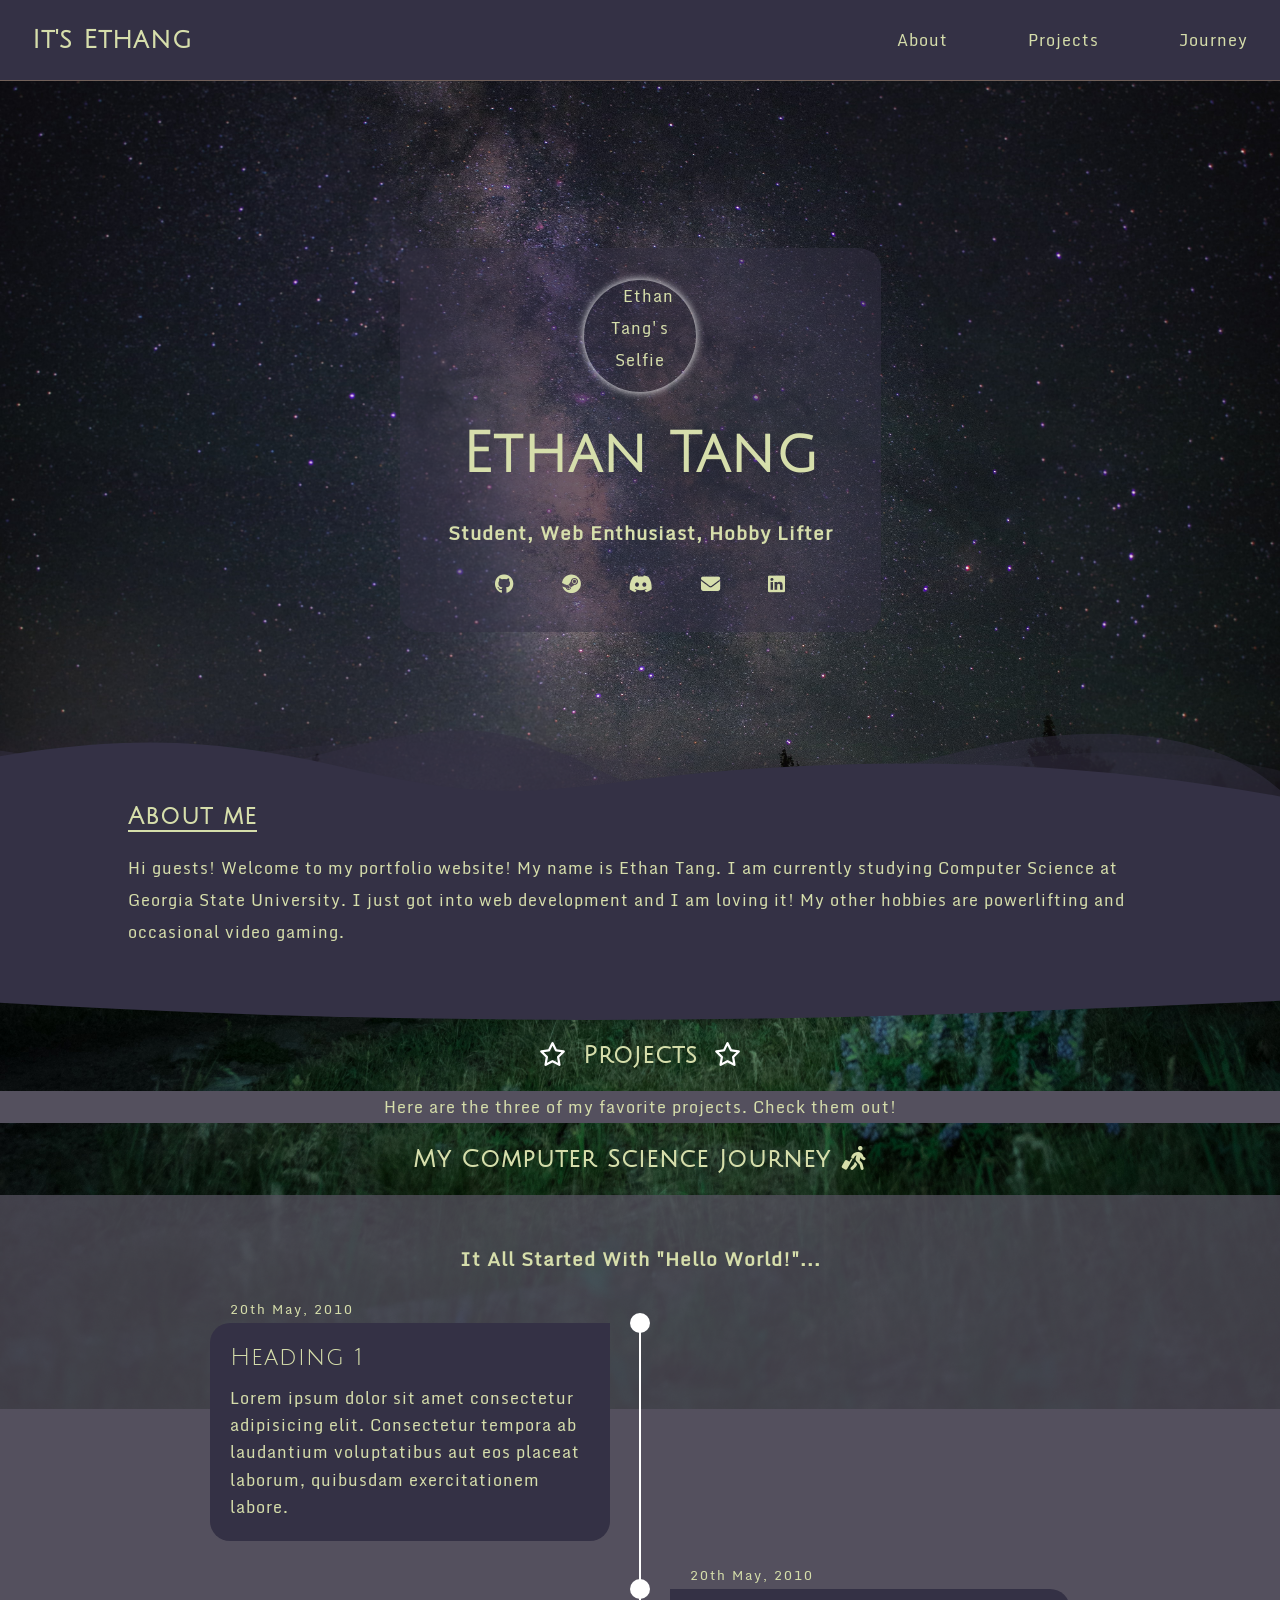
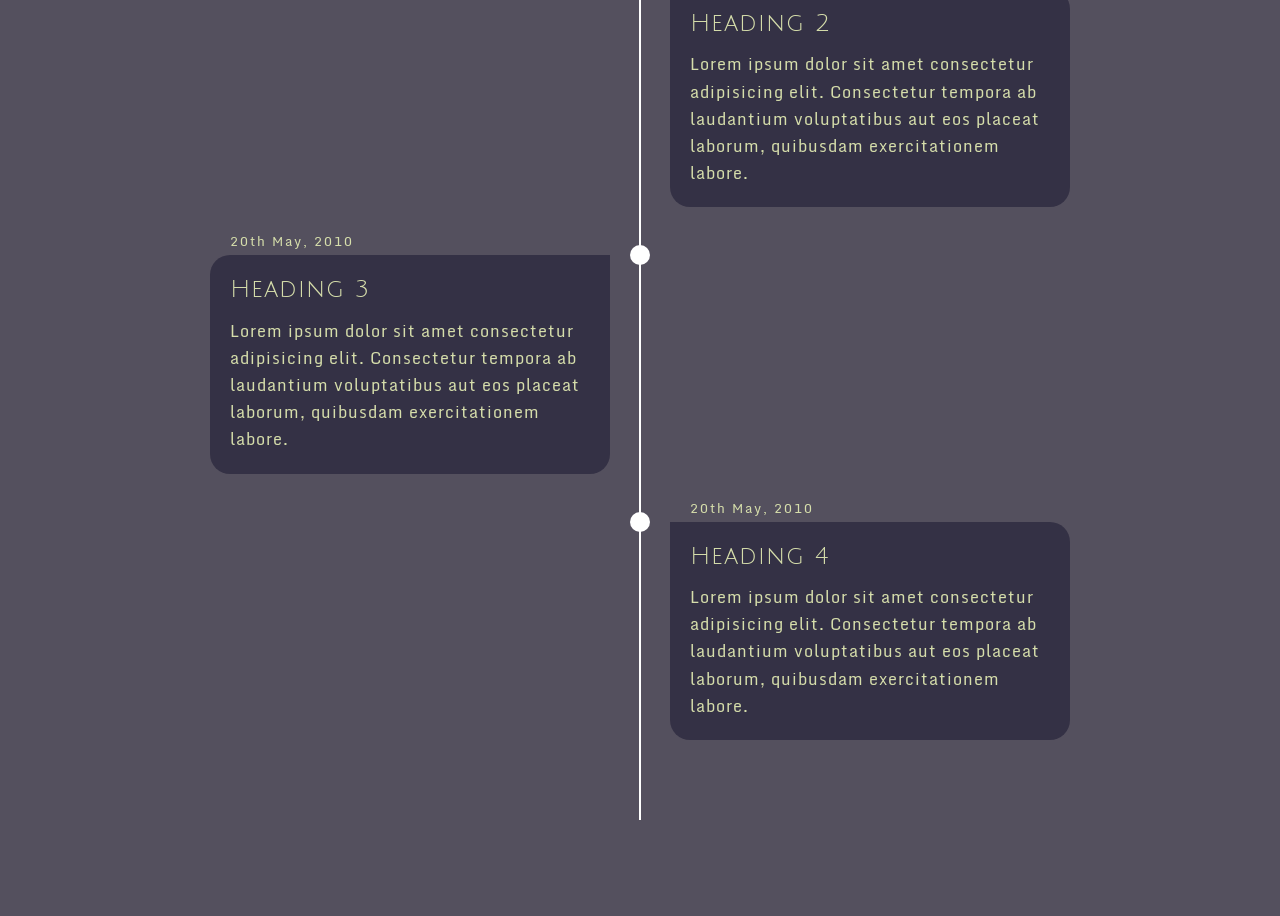
==== Portfolio/html/index.html @ 3fa148c7 "Add files via upload" ====
<!DOCTYPE html>
<html lang="en">
  <head>
    <meta charset="UTF-8" />
    <meta http-equiv="X-UA-Compatible" content="IE=edge" />
    <meta name="viewport" content="width=device-width, initial-scale=1.0" />
    <title>Document</title>
    <link rel="stylesheet" href="../resources/css/style.css" />
    <link rel="stylesheet" href="../resources/css/fonts.css" />
    <link
      rel="stylesheet"
      href="https://cdnjs.cloudflare.com/ajax/libs/font-awesome/6.1.2/css/all.min.css"
    />
  </head>
  <body>
    <header>
      <div class="container">
        <a class="logo" href="./index.html">It's Ethang</a>
        <nav>
          <ul>
            <li><a href="#about">About</a></li>
            <li><a href="#projects">Projects</a></li>
            <li><a href="#journey">Journey</a></li>
          </ul>
        </nav>
      </div>
    </header>

    <main>
      <section class="page-hero">
        <div class="container">
          <img src="../resources/images/selfie.JPG" alt="Ethan Tang's Selfie" />
          <h1>Ethan Tang</h1>
          <h3>Student, Web Enthusiast, Hobby Lifter</h3>
          <div class="medias">
            <a href=""><i class="fa-brands fa-github"></i></a>
            <a href=""><i class="fa-brands fa-steam"></i></a>
            <a href=""><i class="fa-brands fa-discord"></i></a>
            <a href=""><i class="fa-solid fa-envelope"></i></a>
            <a href=""><i class="fa-brands fa-linkedin"></i></a>
          </div>
        </div>
      </section>

      <div class="wave">
        <div class="wave1">
          <svg
            data-name="Layer 1"
            xmlns="http://www.w3.org/2000/svg"
            viewBox="0 0 1200 120"
            preserveAspectRatio="none"
          >
            <path
              d="M0,0V46.29c47.79,22.2,103.59,32.17,158,28,70.36-5.37,136.33-33.31,206.8-37.5C438.64,32.43,512.34,53.67,583,72.05c69.27,18,138.3,24.88,209.4,13.08,36.15-6,69.85-17.84,104.45-29.34C989.49,25,1113-14.29,1200,52.47V0Z"
              opacity=".25"
              class="shape-fill"
            ></path>
            <path
              d="M0,0V15.81C13,36.92,27.64,56.86,47.69,72.05,99.41,111.27,165,111,224.58,91.58c31.15-10.15,60.09-26.07,89.67-39.8,40.92-19,84.73-46,130.83-49.67,36.26-2.85,70.9,9.42,98.6,31.56,31.77,25.39,62.32,62,103.63,73,40.44,10.79,81.35-6.69,119.13-24.28s75.16-39,116.92-43.05c59.73-5.85,113.28,22.88,168.9,38.84,30.2,8.66,59,6.17,87.09-7.5,22.43-10.89,48-26.93,60.65-49.24V0Z"
              opacity=".5"
              class="shape-fill"
            ></path>
            <path
              d="M0,0V5.63C149.93,59,314.09,71.32,475.83,42.57c43-7.64,84.23-20.12,127.61-26.46,59-8.63,112.48,12.24,165.56,35.4C827.93,77.22,886,95.24,951.2,90c86.53-7,172.46-45.71,248.8-84.81V0Z"
              class="shape-fill"
            ></path>
          </svg>
        </div>
      </div>

      <section id="about">
        <h2>About me</h2>
        <p>
          Hi guests! Welcome to my portfolio website! My name is Ethan Tang. I
          am currently studying Computer Science at Georgia State University. I
          just got into web development and I am loving it! My other hobbies are
          powerlifting and occasional video gaming.
        </p>
      </section>

      <div class="wave">
        <div class="wave2">
          <svg
            data-name="Layer 1"
            xmlns="http://www.w3.org/2000/svg"
            viewBox="0 0 1200 120"
            preserveAspectRatio="none"
          >
            <path
              d="M321.39,56.44c58-10.79,114.16-30.13,172-41.86,82.39-16.72,168.19-17.73,250.45-.39C823.78,31,906.67,72,985.66,92.83c70.05,18.48,146.53,26.09,214.34,3V0H0V27.35A600.21,600.21,0,0,0,321.39,56.44Z"
              class="shape-fill"
            ></path>
          </svg>
        </div>
      </div>

      <div class="project">
        <h2>
          <i class="fa-regular fa-star"></i>Projects<i
            class="fa-regular fa-star"
          ></i>
        </h2>
      </div>

      <section id="projects">
        <p>Here are the three of my favorite projects. Check them out!</p>
        <div class="proj-display">
          <div class="mf-home"></div>
          <div class="mf-articles"></div>
          <div class="photographs"></div>
        </div>
      </section>

      <section id="journey">
        <h2>
          My Computer Science Journey
          <i class="fa-solid fa-person-walking-luggage"></i>
        </h2>
        <h3>It all started with "Hello World!"...</h3>
      </section>

      <div class="tl-container">
        <div class="timeline">
          <ul>
            <li>
              <div class="timeline-content">
                <h3 class="date">20th may, 2010</h3>
                <h1>Heading 1</h1>
                <p>
                  Lorem ipsum dolor sit amet consectetur adipisicing elit.
                  Consectetur tempora ab laudantium voluptatibus aut eos placeat
                  laborum, quibusdam exercitationem labore.
                </p>
              </div>
            </li>
            <li>
              <div class="timeline-content">
                <h3 class="date">20th may, 2010</h3>
                <h1>Heading 2</h1>
                <p>
                  Lorem ipsum dolor sit amet consectetur adipisicing elit.
                  Consectetur tempora ab laudantium voluptatibus aut eos placeat
                  laborum, quibusdam exercitationem labore.
                </p>
              </div>
            </li>
            <li>
              <div class="timeline-content">
                <h3 class="date">20th may, 2010</h3>
                <h1>Heading 3</h1>
                <p>
                  Lorem ipsum dolor sit amet consectetur adipisicing elit.
                  Consectetur tempora ab laudantium voluptatibus aut eos placeat
                  laborum, quibusdam exercitationem labore.
                </p>
              </div>
            </li>
            <li>
              <div class="timeline-content">
                <h3 class="date">20th may, 2010</h3>
                <h1>Heading 4</h1>
                <p>
                  Lorem ipsum dolor sit amet consectetur adipisicing elit.
                  Consectetur tempora ab laudantium voluptatibus aut eos placeat
                  laborum, quibusdam exercitationem labore.
                </p>
              </div>
            </li>
          </ul>
        </div>
      </div>
    </main>

    <footer></footer>
  </body>
</html>
---- Portfolio/resources/css/style.css ----
/* Global */
:root {
  --parent-bg: hsl(258, 8%, 34%);
  --color: hsl(69, 44%, 77%);
  --bg: hsl(249, 17%, 23%);
  --border: hsl(17, 12%, 40%);
}

html {
  font-size: clamp(12px, 16px, 16px);
  box-sizing: border-box;
  color: var(--color);
  background-color: var(--parent-bg);
  font-family: "MondaReg", Arial, Helvetica, sans-serif;
  letter-spacing: 1px;
  line-height: 2rem;
}
body {
  padding: 0;
  margin: 0;
  background-image: url(../images/nathan-anderson-NAV4nIjgwPk-unsplash.jpg);
  background-position: center;
  background-repeat: no-repeat;
  background-size: cover;
  background-attachment: fixed;
}
main {
  position: relative;
  top: 5rem;
}
h1,
h2 {
  font-family: "JuliusSans", sans-serif;
}
/* Waves */
.wave1 {
  position: absolute;
  bottom: 0;
  left: 0;
  width: 100%;
  overflow: hidden;
  line-height: 0;
  transform: rotate(180deg);
}

.wave1 svg {
  position: relative;
  display: block;
  width: calc(114% + 1.3px);
  height: 76px;
}

.wave1 .shape-fill {
  fill: #343145;
}

.wave2 {
  position: absolute;
  top: 0;
  left: 0;
  width: 100%;
  overflow: hidden;
  line-height: 0;
}

.wave2 svg {
  position: relative;
  display: block;
  width: calc(262% + 1.3px);
  height: 52px;
}

.wave2 .shape-fill {
  fill: #343145;
}

.wave {
  position: relative;
}
/* Header Section */
header {
  background-color: var(--bg);
  width: 100%;
  position: fixed;
  z-index: 5;
  border-bottom: 1px solid var(--border);
}
header .container {
  background-color: var(--bg);
  display: flex;
  align-items: center;
  height: 5rem;
  padding: 0 2rem;
}
header .logo {
  color: var(--color);
  display: block;
  font-family: "JuliusSans", sans-serif;
  font-size: 1.6rem;
  font-weight: 800;
  flex: 1;
}
header nav {
  color: var(--color);
  display: block;
}
header nav ul {
  display: flex;
  padding-left: 1.5rem;
  list-style-type: none;
}
header nav li {
  padding-left: 5rem;
}
header a {
  font-size: 1rem;
  line-height: 1.5;
  text-decoration: none;
}
header nav a:link {
  color: var(--color);
}
header nav a:visited {
  color: var(--color);
}
header nav a:hover {
  cursor: pointer;
  color: var(--border);
}
header nav a:active {
  font-size: 0.95rem;
  color: var(--border);
}

/* Page Hero */
.page-hero {
  position: relative;
  display: flex;
  height: 80vh;
  align-items: center;
  justify-content: center;
}
.page-hero h1 {
  font-family: "JuliusSans", sans-serif;
  font-size: 3.5rem;
}
.page-hero img {
  height: 7rem;
  width: 7rem;
  display: block;
  margin: 0 auto;
  box-shadow: 0 0 0.5rem white;
  border-radius: 50%;
}
.page-hero .container {
  border-radius: 5%;
  background-color: hsla(249, 17%, 23%, 0.5);
  text-align: center;
  width: fit-content;
  height: fit-content;
  padding: 2rem 3rem;
}
.page-hero a {
  color: var(--color);
  font-size: 1.2rem;
}
.page-hero .medias {
  display: flex;
  justify-content: space-evenly;
}
/* About */
#about {
  padding: 0 10vw 3vh 10vw;
  width: 80vw;
  background-color: var(--bg);
}
#about h2 {
  margin-top: 0;
  text-decoration: underline;
  text-underline-position: under;
}
/* Project */
.project {
  margin: 3rem 0 1.2rem 0;
  text-align: center;
}
.project i {
  margin: 0 1rem;
  color: white;
}
#projects {
  background-color: var(--parent-bg);
  text-align: center;
}

/* Timeline Section */
#journey {
  text-align: center;
}
#journey h3 {
  background-color: hsla(258, 8%, 34%, 0.75);
  margin-bottom: 0;
  padding-top: 3rem;
  text-transform: capitalize;
}
.tl-container * {
  margin: 0;
  padding: 0;
  box-sizing: border-box;
}
.tl-container {
  min-height: 100vh;
  width: 100%;
  display: flex;
  align-items: center;
  justify-content: center;
  padding: 3rem 0 6rem 0;
  background-color: hsla(258, 8%, 34%, 0.75);
}
.timeline {
  width: 80%;
  height: auto;
  max-width: 50rem;
  margin: 0 auto;
  position: relative;
}

.timeline ul {
  list-style: none;
}
.timeline ul li {
  padding: 1.25rem;
  background-color: var(--bg);
  color: var(--color);
  border-radius: 10px;
  margin-bottom: 1.25rem;
}
.timeline ul li:last-child {
  margin-bottom: 5rem;
}
.timeline-content h1 {
  font-weight: 500;
  font-size: 1.5rem;
  line-height: 1.85rem;
  margin-bottom: 0.8rem;
}
.timeline-content p {
  font-size: 1rem;
  line-height: 1.7rem;
  font-weight: 300;
}
.timeline-content .date {
  text-transform: capitalize;
  font-size: 0.8rem;
  font-weight: 300;
  margin-bottom: 1rem;
  letter-spacing: 2px;
}
@media only screen and (min-width: 768px) {
  .timeline:before {
    content: "";
    position: absolute;
    top: 0;
    left: 50%;
    transform: translateX(-50%);
    width: 2px;
    height: 100%;
    background-color: white;
  }
  .timeline ul li {
    width: 50%;
    position: relative;
    margin-bottom: 3rem;
  }
  .timeline ul li:nth-child(odd) {
    float: left;
    clear: right;
    transform: translateX(-30px);
    border-radius: 1.25rem 0px 1.25rem 1.25rem;
  }
  .timeline ul li:nth-child(even) {
    float: right;
    clear: left;
    transform: translateX(30px);
    border-radius: 0px 1.25rem 1.25rem 1.25rem;
  }
  .timeline ul li::before {
    content: "";
    position: absolute;
    height: 1.25rem;
    width: 1.25rem;
    border-radius: 50%;
    background-color: white;
    top: 0px;
    transition: background-color ease-out 0.5s;
  }
  .timeline ul li:nth-child(odd)::before {
    transform: translate(50%, -50%);
    right: -30px;
  }
  .timeline ul li:nth-child(even)::before {
    transform: translate(-50%, -50%);
    left: -30px;
  }
  .timeline-content .date {
    position: absolute;
    top: -30px;
  }
  .timeline ul li:hover::before {
    background-color: var(--border);
  }
}
---- Portfolio/resources/css/fonts.css ----
@font-face {
  font-family: "JuliusSans";
  src: url("../fonts/JuliusSansOne-Regular.ttf") format("truetype");
}
@font-face {
  font-family: "MondaReg";
  src: url("../fonts/Monda-Regular.ttf") format("truetype");
}
@font-face {
  font-family: "MondaBold";
  src: url("../fonts/Monda-Bold.ttf") format("truetype");
}
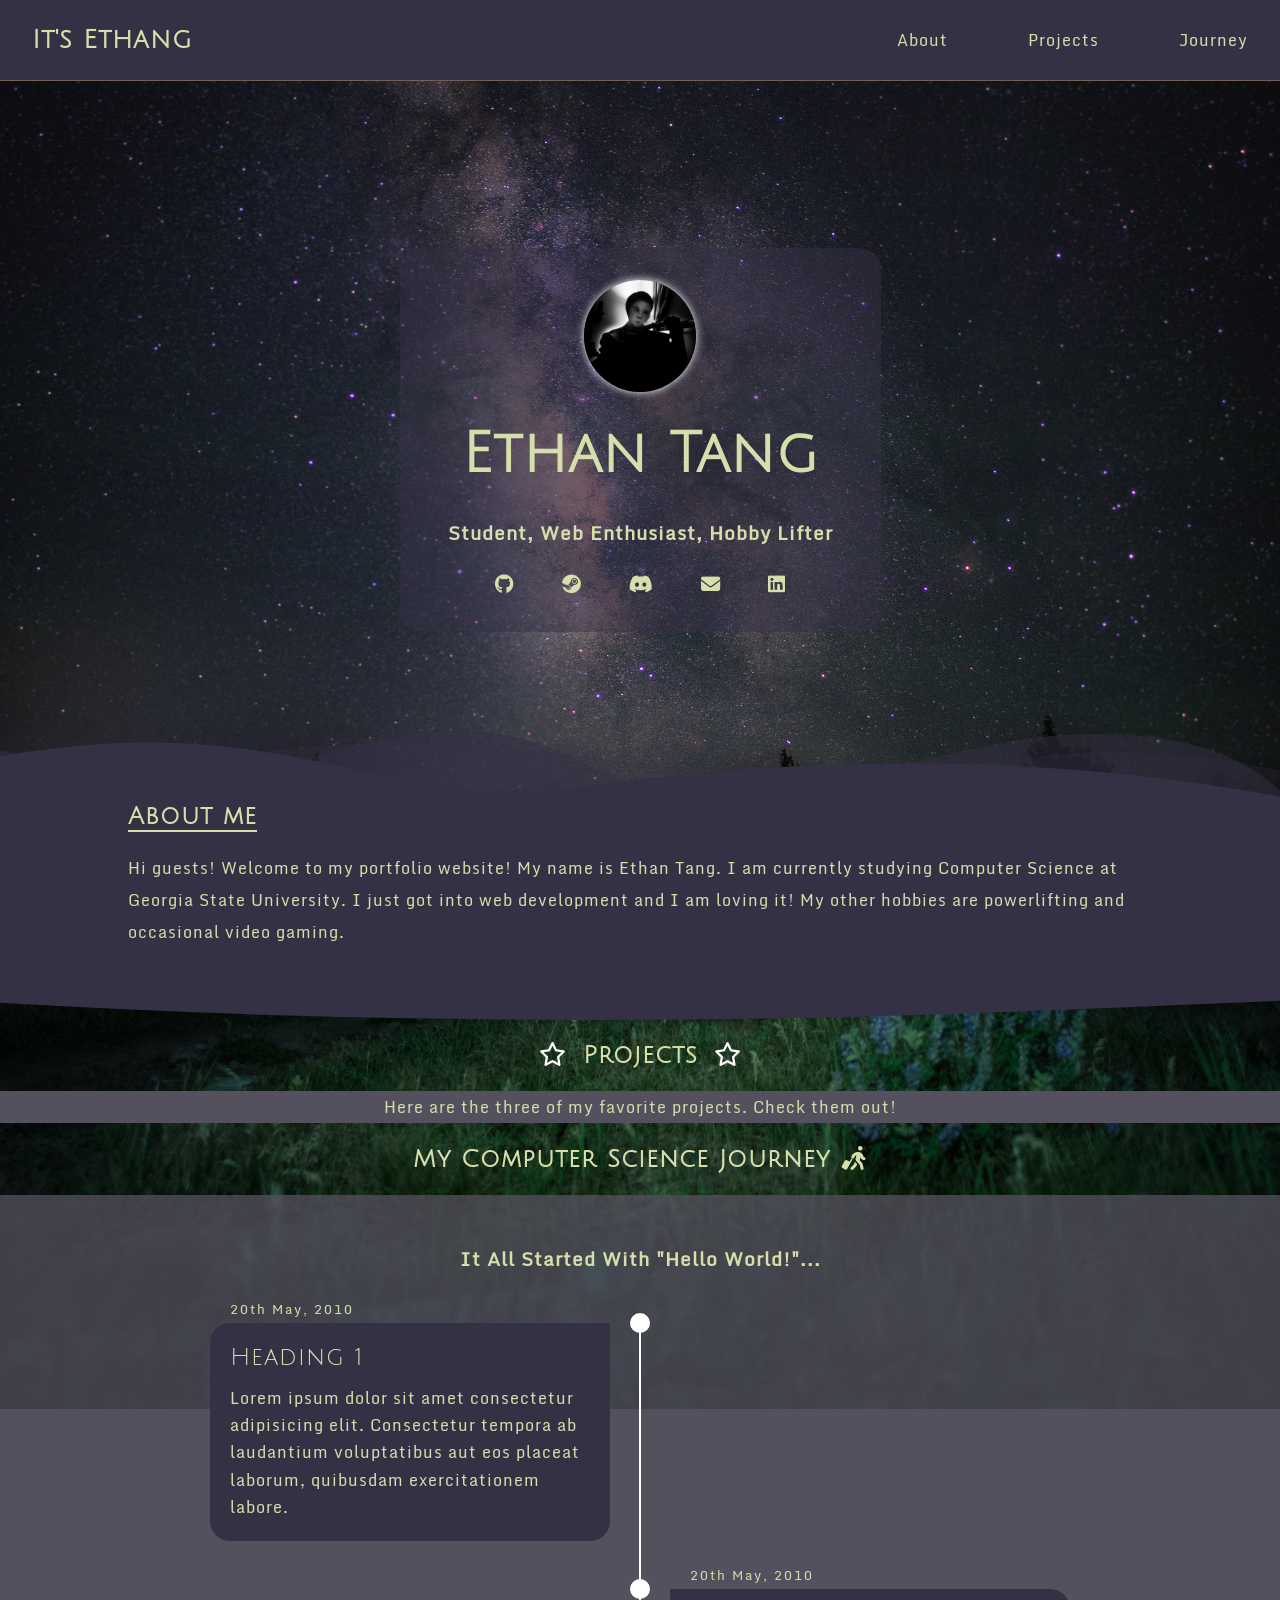
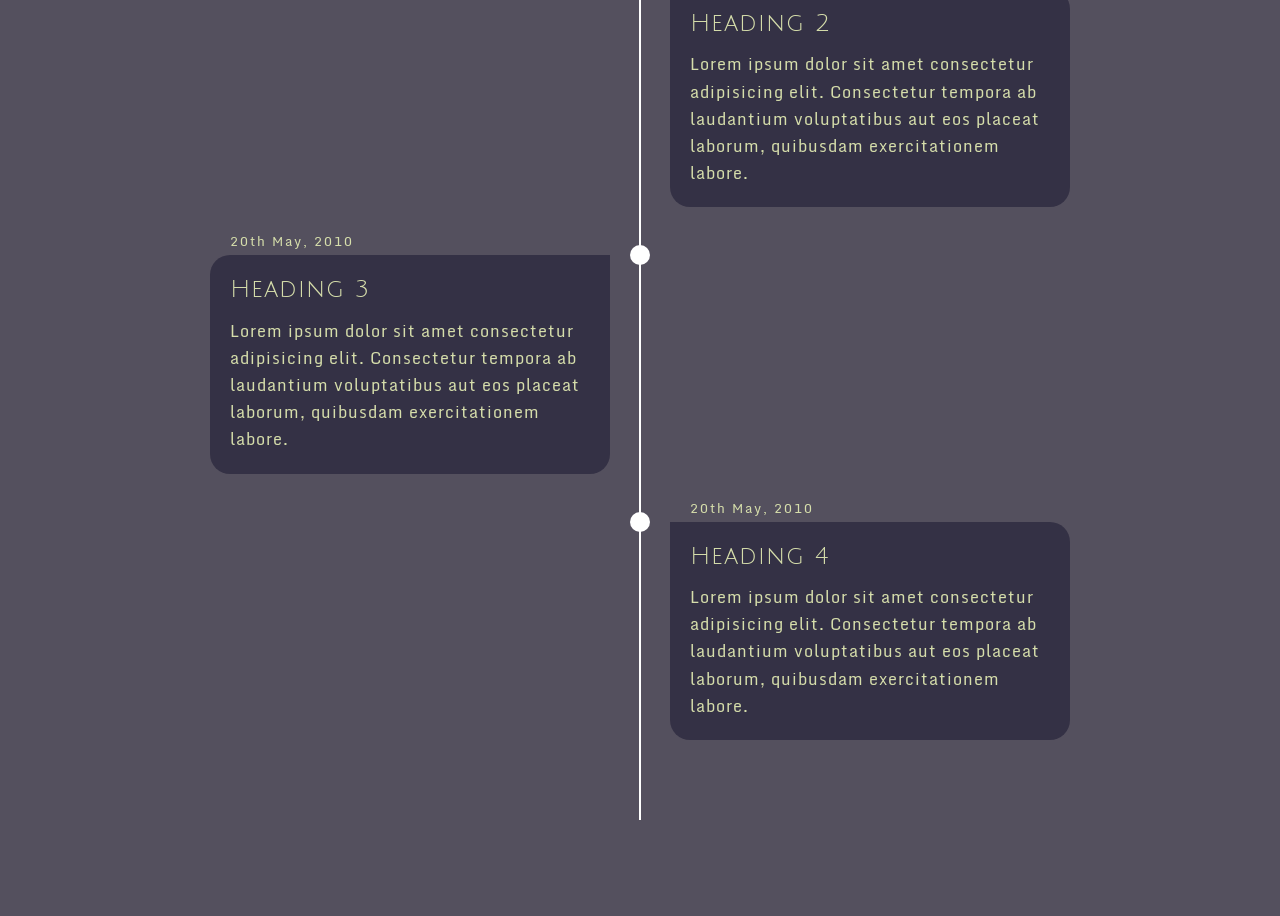
==== commit ea9621e0: "Update index.html" ====
--- a/Portfolio/html/index.html
+++ b/Portfolio/html/index.html
@@ -29,7 +29,7 @@
     <main>
       <section class="page-hero">
         <div class="container">
-          <img src="../resources/images/selfie.JPG" alt="Ethan Tang's Selfie" />
+          <img src="../resources/images/selfie.jpg" alt="Ethan Tang's Selfie" />
           <h1>Ethan Tang</h1>
           <h3>Student, Web Enthusiast, Hobby Lifter</h3>
           <div class="medias">
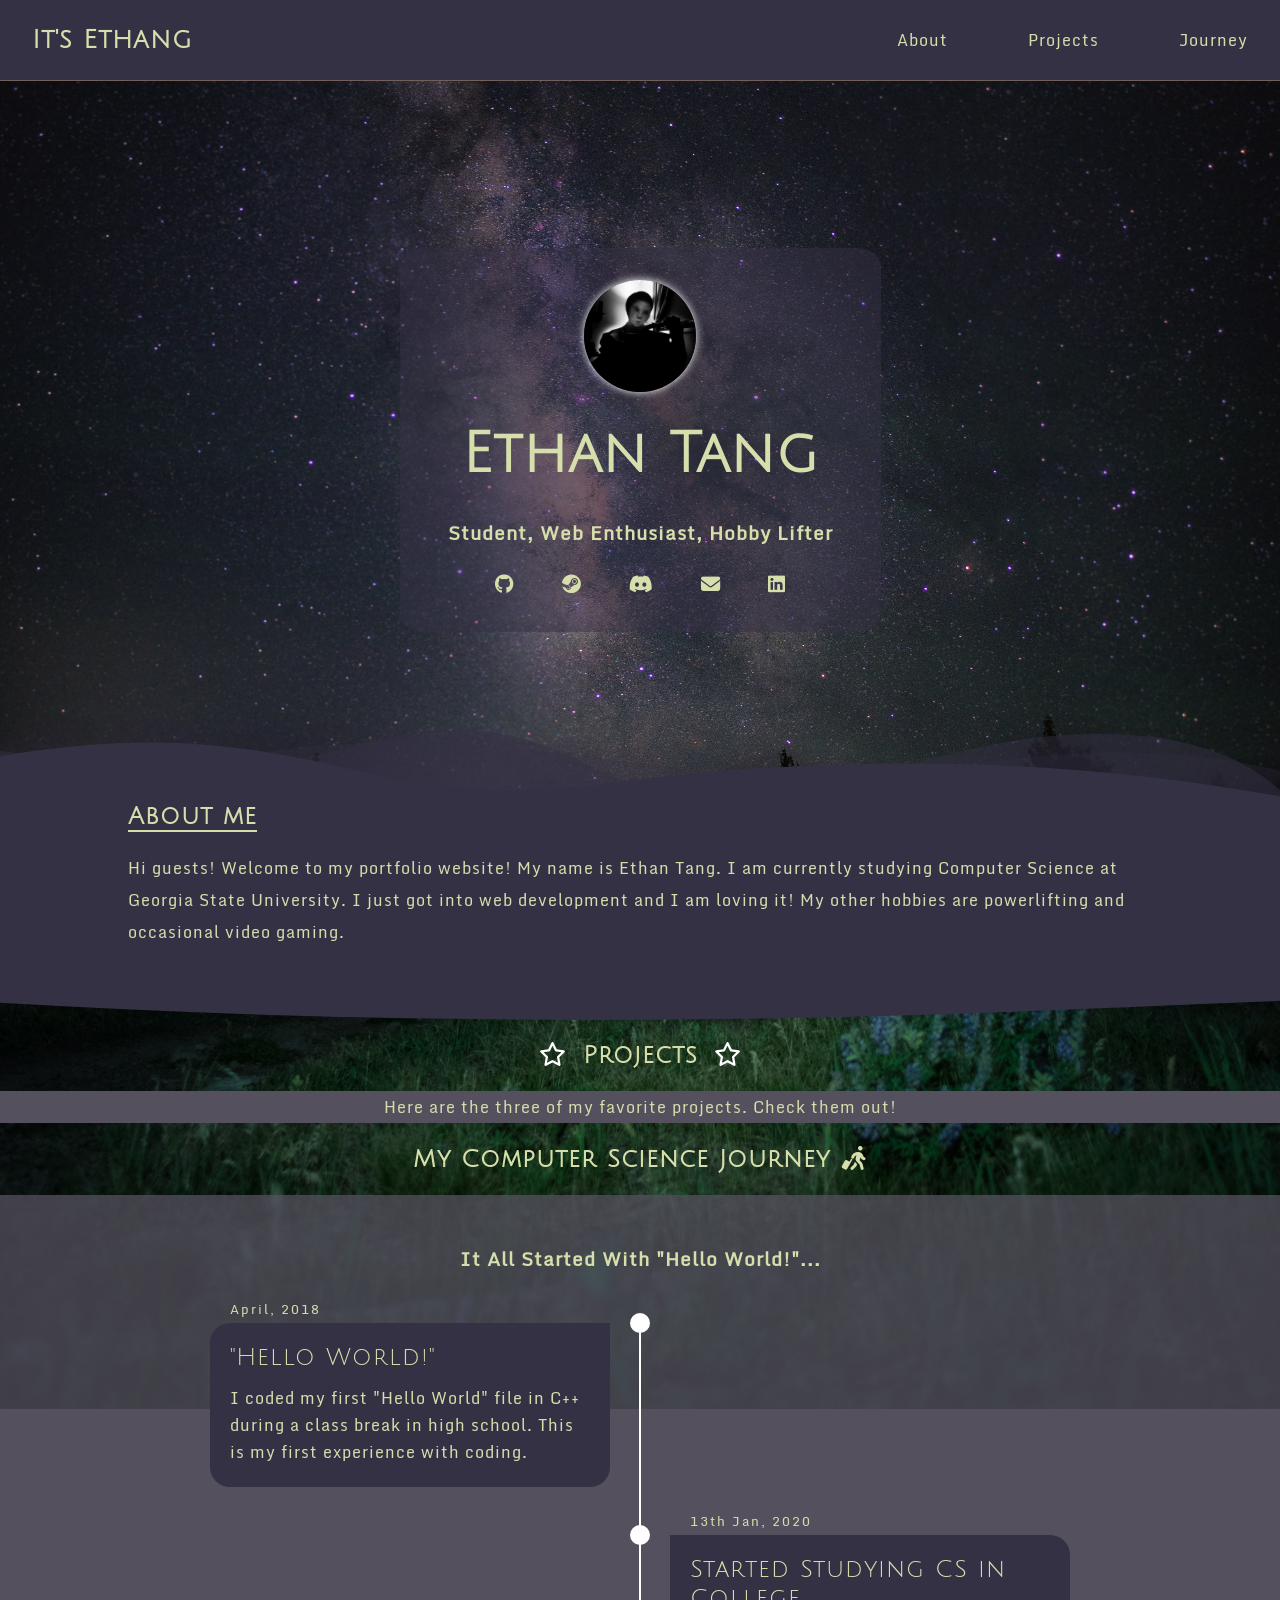
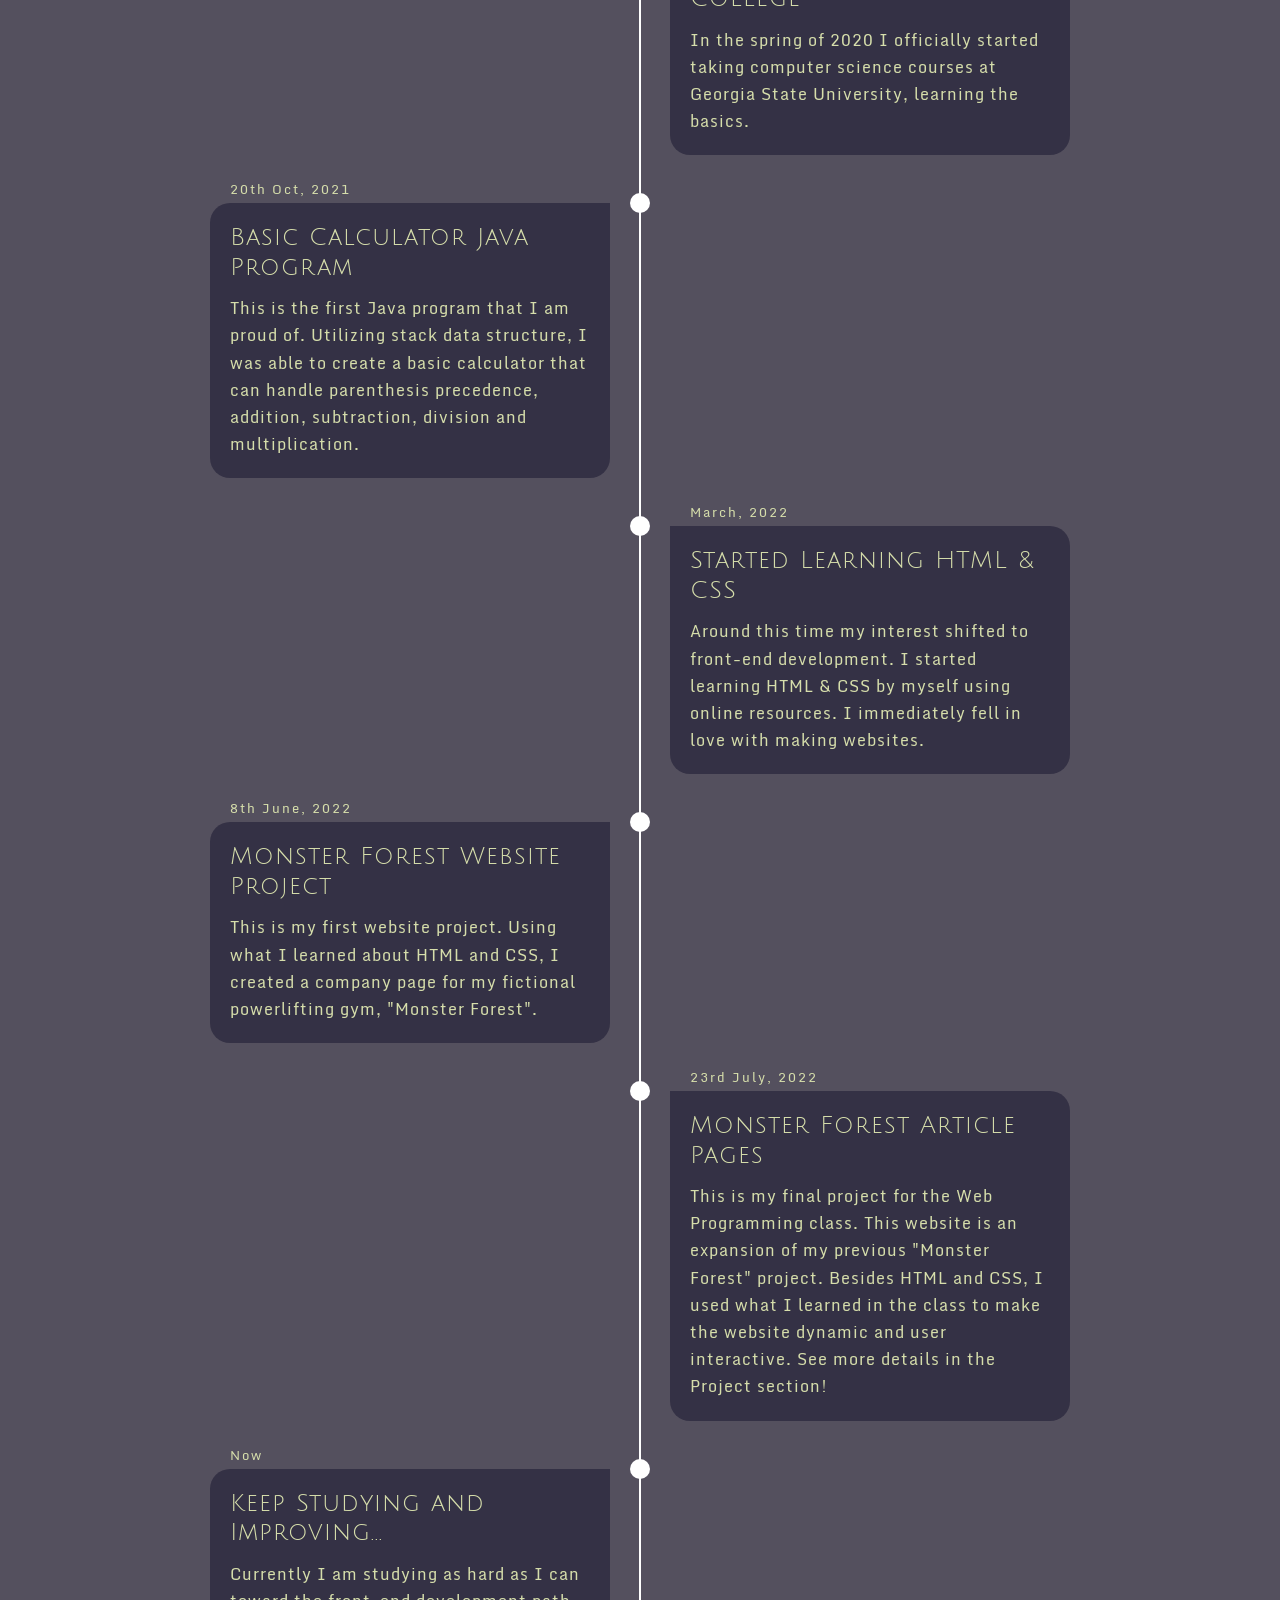
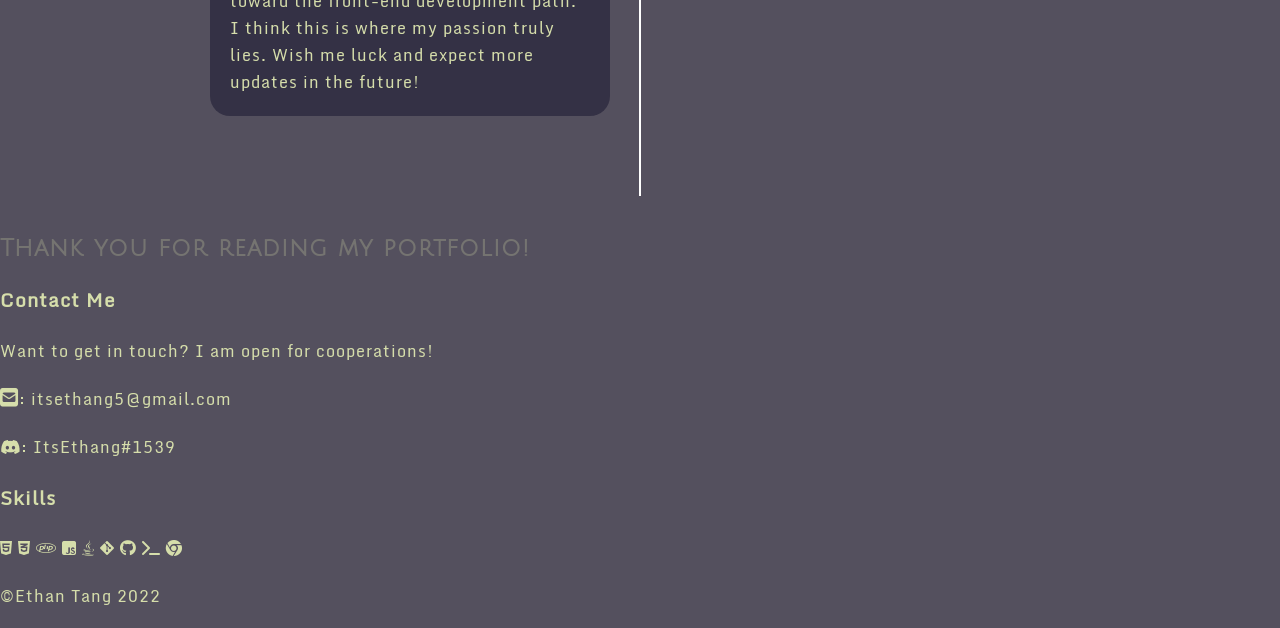
==== commit e8580935: "Add files via upload" ====
--- a/Portfolio/html/index.html
+++ b/Portfolio/html/index.html
@@ -124,45 +124,80 @@
           <ul>
             <li>
               <div class="timeline-content">
-                <h3 class="date">20th may, 2010</h3>
-                <h1>Heading 1</h1>
-                <p>
-                  Lorem ipsum dolor sit amet consectetur adipisicing elit.
-                  Consectetur tempora ab laudantium voluptatibus aut eos placeat
-                  laborum, quibusdam exercitationem labore.
-                </p>
-              </div>
-            </li>
-            <li>
-              <div class="timeline-content">
-                <h3 class="date">20th may, 2010</h3>
-                <h1>Heading 2</h1>
-                <p>
-                  Lorem ipsum dolor sit amet consectetur adipisicing elit.
-                  Consectetur tempora ab laudantium voluptatibus aut eos placeat
-                  laborum, quibusdam exercitationem labore.
-                </p>
-              </div>
-            </li>
-            <li>
-              <div class="timeline-content">
-                <h3 class="date">20th may, 2010</h3>
-                <h1>Heading 3</h1>
-                <p>
-                  Lorem ipsum dolor sit amet consectetur adipisicing elit.
-                  Consectetur tempora ab laudantium voluptatibus aut eos placeat
-                  laborum, quibusdam exercitationem labore.
-                </p>
-              </div>
-            </li>
-            <li>
-              <div class="timeline-content">
-                <h3 class="date">20th may, 2010</h3>
-                <h1>Heading 4</h1>
-                <p>
-                  Lorem ipsum dolor sit amet consectetur adipisicing elit.
-                  Consectetur tempora ab laudantium voluptatibus aut eos placeat
-                  laborum, quibusdam exercitationem labore.
+                <h3 class="date">April, 2018</h3>
+                <h1>"Hello World!"</h1>
+                <p>
+                  I coded my first "Hello World" file in C++ during a class
+                  break in high school. This is my first experience with coding.
+                </p>
+              </div>
+            </li>
+            <li>
+              <div class="timeline-content">
+                <h3 class="date">13th Jan, 2020</h3>
+                <h1>Started Studying CS in College</h1>
+                <p>
+                  In the spring of 2020 I officially started taking computer
+                  science courses at Georgia State University, learning the
+                  basics.
+                </p>
+              </div>
+            </li>
+            <li>
+              <div class="timeline-content">
+                <h3 class="date">20th Oct, 2021</h3>
+                <h1>Basic Calculator Java Program</h1>
+                <p>
+                  This is the first Java program that I am proud of. Utilizing
+                  stack data structure, I was able to create a basic calculator
+                  that can handle parenthesis precedence, addition, subtraction,
+                  division and multiplication.
+                </p>
+              </div>
+            </li>
+            <li>
+              <div class="timeline-content">
+                <h3 class="date">March, 2022</h3>
+                <h1>Started Learning HTML & CSS</h1>
+                <p>
+                  Around this time my interest shifted to front-end development.
+                  I started learning HTML & CSS by myself using online
+                  resources. I immediately fell in love with making websites.
+                </p>
+              </div>
+            </li>
+            <li>
+              <div class="timeline-content">
+                <h3 class="date">8th June, 2022</h3>
+                <h1>Monster Forest Website Project</h1>
+                <p>
+                  This is my first website project. Using what I learned about
+                  HTML and CSS, I created a company page for my fictional
+                  powerlifting gym, "Monster Forest".
+                </p>
+              </div>
+            </li>
+            <li>
+              <div class="timeline-content">
+                <h3 class="date">23rd July, 2022</h3>
+                <h1>Monster Forest Article Pages</h1>
+                <p>
+                  This is my final project for the Web Programming class. This
+                  website is an expansion of my previous "Monster Forest"
+                  project. Besides HTML and CSS, I used what I learned in the
+                  class to make the website dynamic and user interactive. See
+                  more details in the Project section!
+                </p>
+              </div>
+            </li>
+            <li>
+              <div class="timeline-content">
+                <h3 class="date">Now</h3>
+                <h1>Keep Studying and Improving...</h1>
+                <p>
+                  Currently I am studying as hard as I can toward the front-end
+                  development path. I think this is where my passion truly lies.
+                  Wish me luck and expect more updates in the future!
                 </p>
               </div>
             </li>
@@ -171,6 +206,30 @@
       </div>
     </main>
 
-    <footer></footer>
+    <footer>
+      <h2 id="center">Thank you for reading my portfolio!</h2>
+      <div class="contact">
+        <h3>Contact Me</h3>
+        <p>Want to get in touch? I am open for cooperations!</p>
+        <p>
+          <i class="fa-solid fa-square-envelope" style="font-size: 1.3rem"></i>:
+          itsethang5@gmail.com
+        </p>
+        <p><i class="fa-brands fa-discord"></i>: ItsEthang#1539</p>
+      </div>
+      <h3 id="center">Skills</h3>
+      <div class="skills" id="center">
+        <i class="fa-brands fa-html5"></i>
+        <i class="fa-brands fa-css3-alt"></i>
+        <i class="fa-brands fa-php"></i>
+        <i class="fa-brands fa-square-js"></i>
+        <i class="fa-brands fa-java"></i>
+        <i class="fa-brands fa-git-alt"></i>
+        <i class="fa-brands fa-github"></i>
+        <i class="fa-solid fa-terminal"></i>
+        <i class="fa-brands fa-chrome"></i>
+      </div>
+      <p id="copyright">©Ethan Tang 2022</p>
+    </footer>
   </body>
 </html>
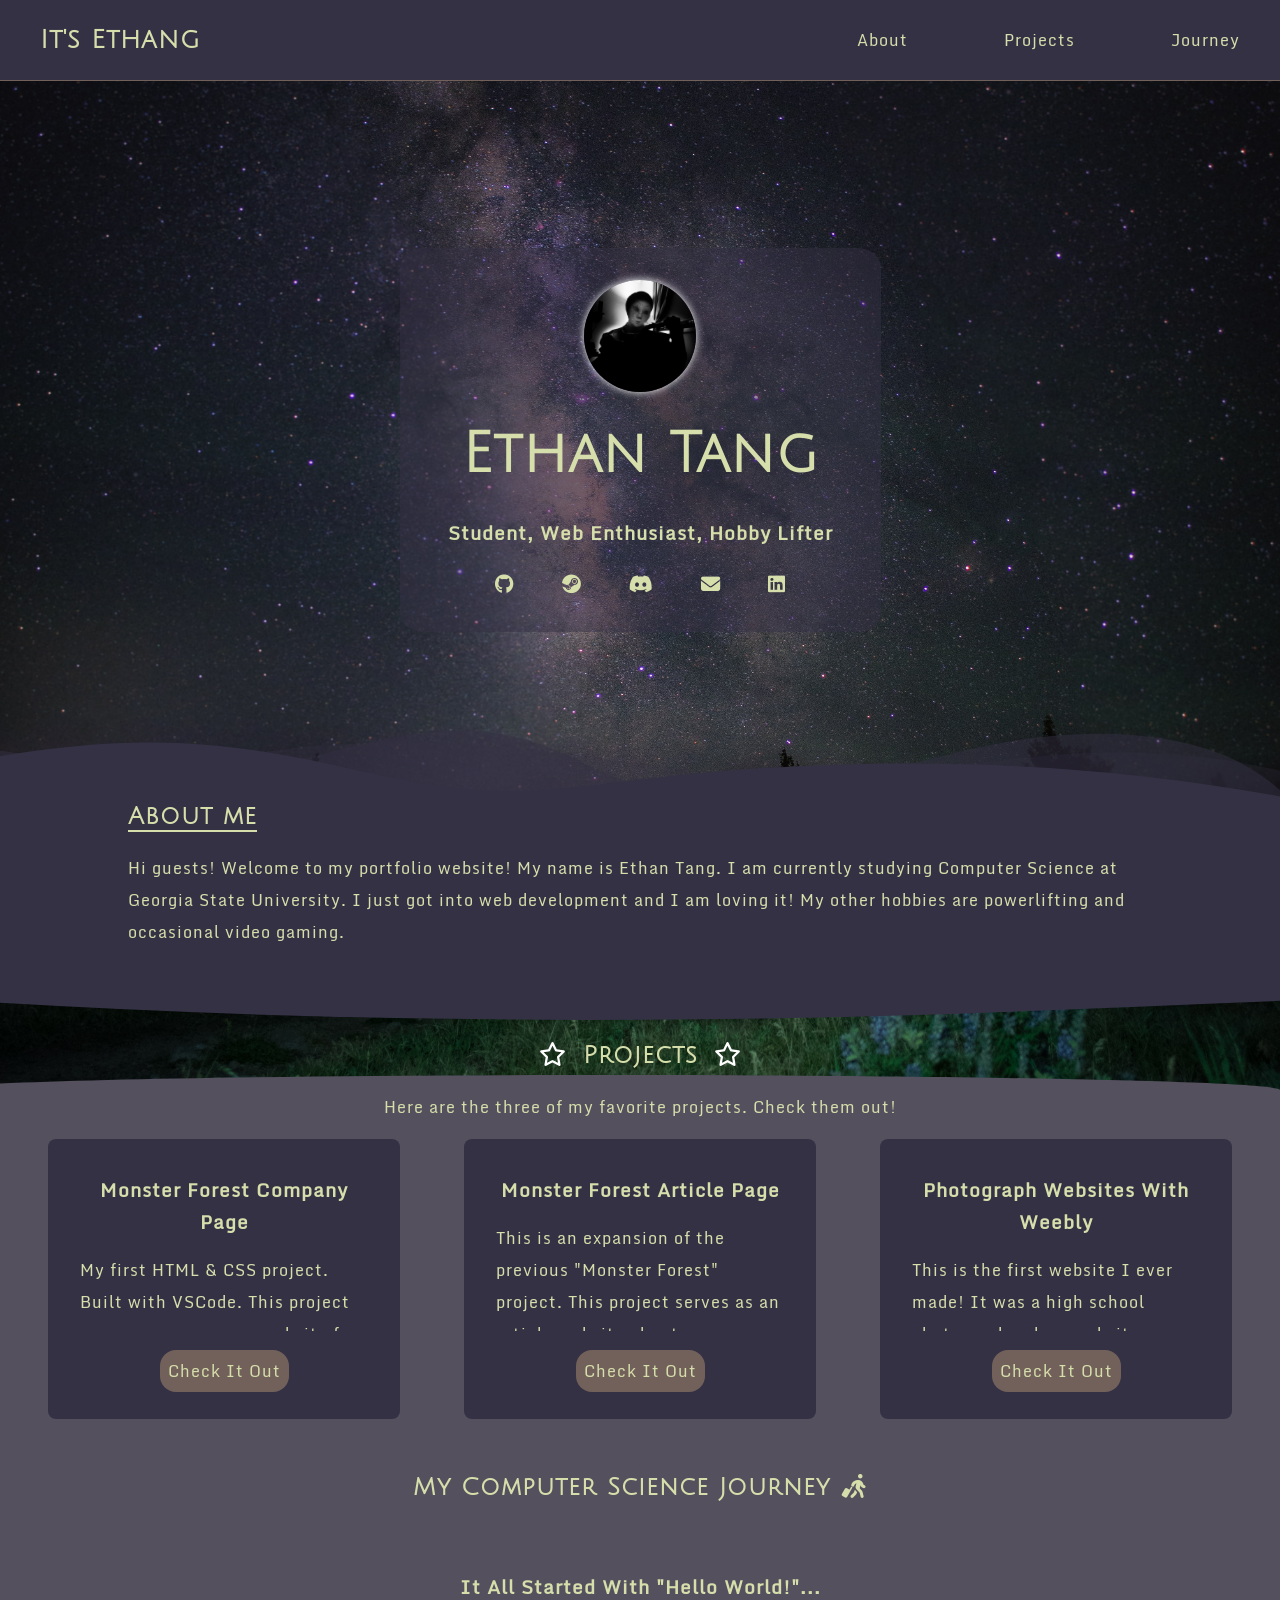
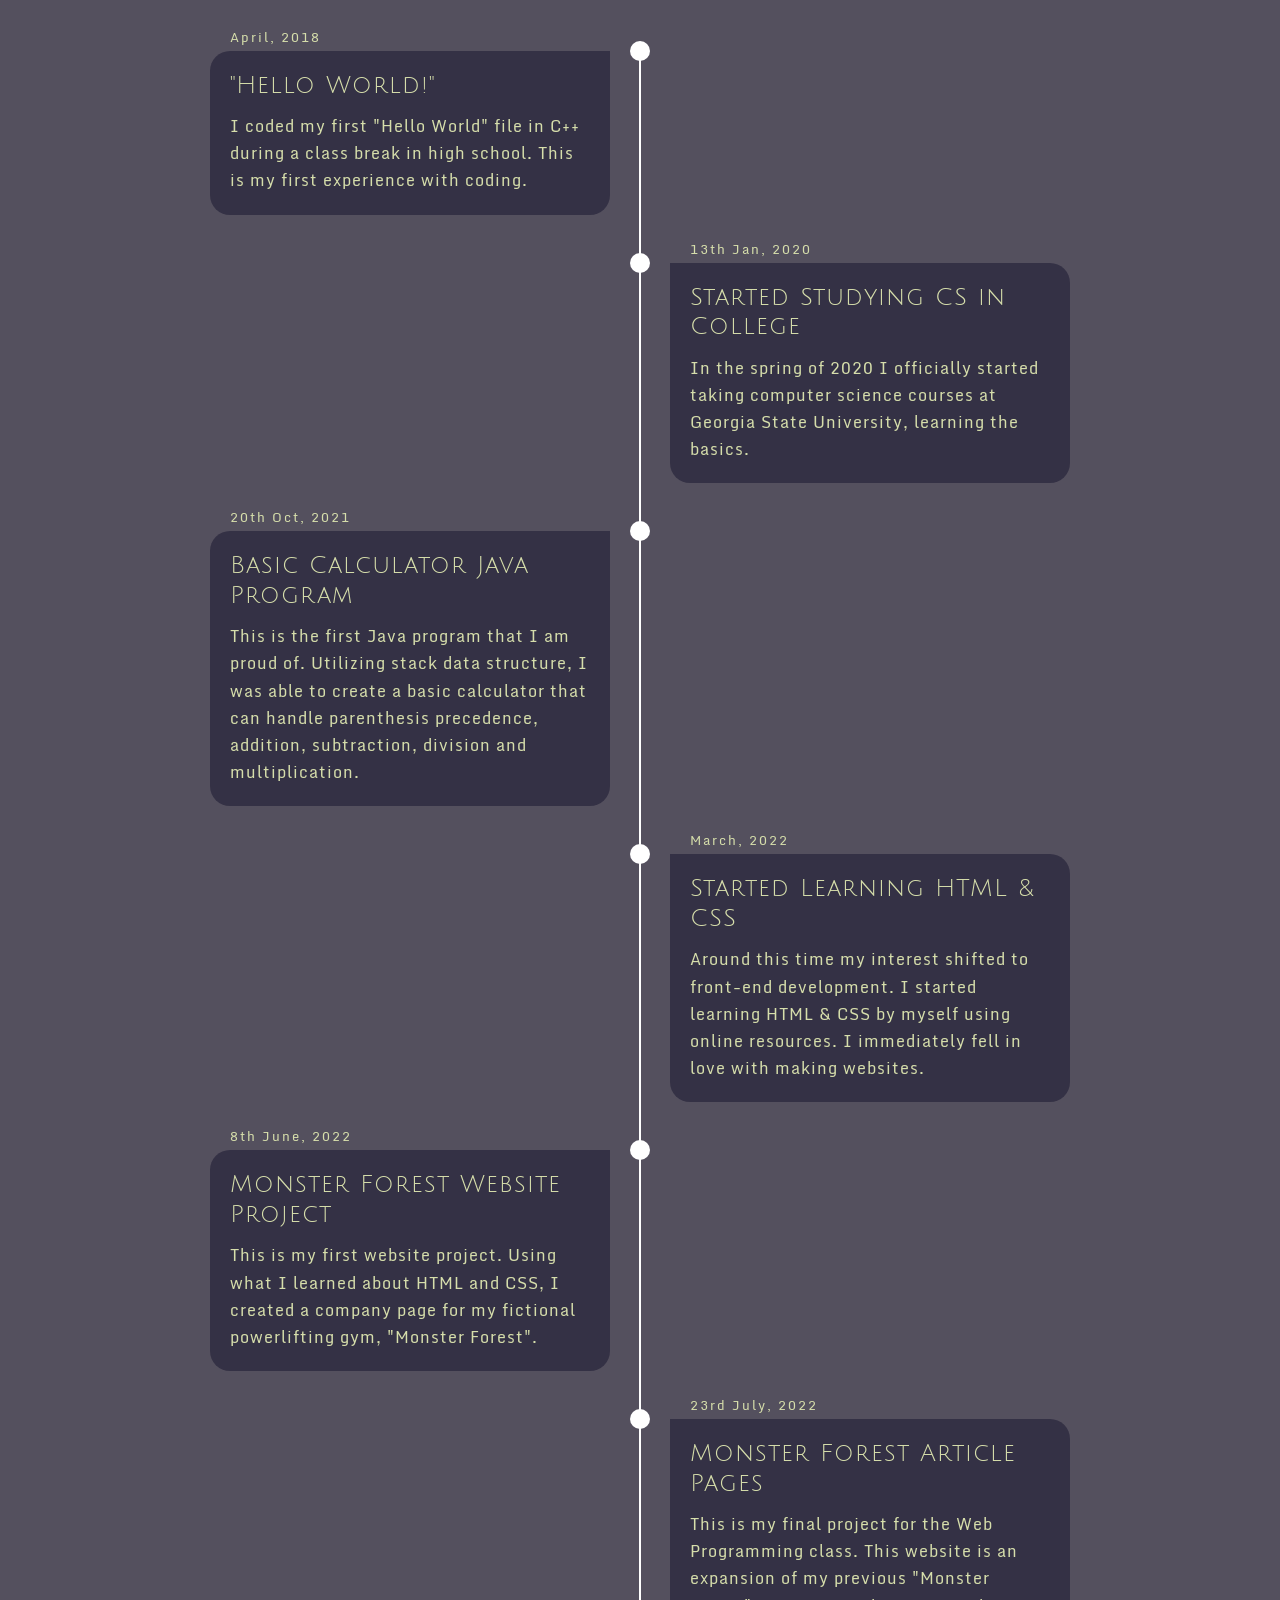
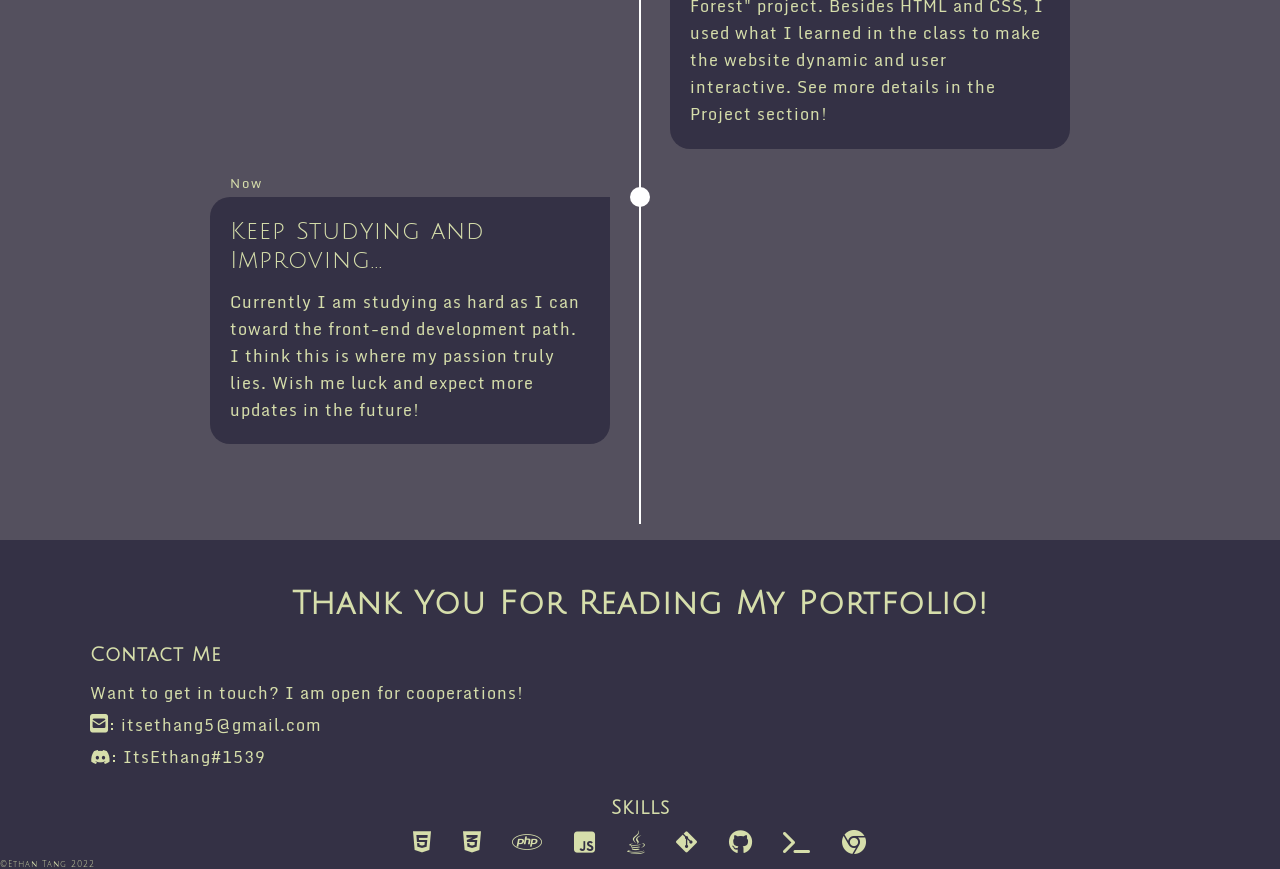
==== commit 987aa376: "Add files via upload" ====
--- a/Portfolio/html/index.html
+++ b/Portfolio/html/index.html
@@ -17,11 +17,14 @@
       <div class="container">
         <a class="logo" href="./index.html">It's Ethang</a>
         <nav>
-          <ul>
+          <ul id="nav-list">
             <li><a href="#about">About</a></li>
             <li><a href="#projects">Projects</a></li>
             <li><a href="#journey">Journey</a></li>
           </ul>
+          <label id="icon">
+            <i class="fa-solid fa-bars"></i>
+          </label>
         </nav>
       </div>
     </header>
@@ -102,14 +105,98 @@
         </h2>
       </div>
 
+      <div class="wave">
+        <div class="wave3">
+          <svg
+            data-name="Layer 1"
+            xmlns="http://www.w3.org/2000/svg"
+            viewBox="0 0 1200 120"
+            preserveAspectRatio="none"
+          >
+            <path
+              d="M0,0V7.23C0,65.52,268.63,112.77,600,112.77S1200,65.52,1200,7.23V0Z"
+              class="shape-fill"
+            ></path>
+          </svg>
+        </div>
+      </div>
+
       <section id="projects">
         <p>Here are the three of my favorite projects. Check them out!</p>
         <div class="proj-display">
-          <div class="mf-home"></div>
-          <div class="mf-articles"></div>
-          <div class="photographs"></div>
+          <div class="box">
+            <div class="text">
+              <h3>Monster Forest Company Page</h3>
+              <p>
+                My first HTML & CSS project. Built with VSCode. This project
+                serves as a company website for my fictional gym company
+                "Monster Forest". It has multiple pages and it is made
+                responsive with CSS.
+              </p>
+            </div>
+            <a href="">Check It Out</a>
+          </div>
+          <div class="box">
+            <div class="text">
+              <h3>Monster Forest Article Page</h3>
+              <p>
+                This is an expansion of the previous "Monster Forest" project.
+                This project serves as an article website about powerlifting
+                techniques. This project has much more functionalities than the
+                previous one. Here is the layout:
+              </p>
+              <ul>
+                <li>HTML & CSS: Page formatting and styling.</li>
+                <li>
+                  JavaScript: Interactive elements such as the content
+                  navigation tab.
+                </li>
+                <li>
+                  phpMyAdmin: Database for the user setups and the comment
+                  section.
+                </li>
+                <li>
+                  PHP: Setting user login cookies, hiding page content for
+                  non-users.
+                </li>
+                <li>AJAX: Update the comment section on the website.</li>
+              </ul>
+            </div>
+            <a href="">Check It Out</a>
+          </div>
+          <div class="box">
+            <div class="text">
+              <h3>Photograph Websites With Weebly</h3>
+              <p>
+                This is the first website I ever made! It was a high school
+                photography class website project made with Weebly. The website
+                is a summary of all the photographs I took throughout the
+                course, and a little bit about myself. Check it out if you are
+                interested.
+              </p>
+            </div>
+            <a href="">Check It Out</a>
+          </div>
         </div>
       </section>
+
+      <div class="wave">
+        <div class="wave4">
+          <svg
+            data-name="Layer 1"
+            xmlns="http://www.w3.org/2000/svg"
+            viewBox="0 0 1200 120"
+            preserveAspectRatio="none"
+          >
+            <rect x="1200" height="3.6"></rect>
+            <rect height="3.6"></rect>
+            <path
+              d="M0,0V3.6H580.08c11,0,19.92,5.09,19.92,13.2,0-8.14,8.88-13.2,19.92-13.2H1200V0Z"
+              class="shape-fill"
+            ></path>
+          </svg>
+        </div>
+      </div>
 
       <section id="journey">
         <h2>
@@ -231,5 +318,6 @@
       </div>
       <p id="copyright">©Ethan Tang 2022</p>
     </footer>
+    <script src="../resources/js/script.js"></script>
   </body>
 </html>
--- a/Portfolio/resources/css/style.css
+++ b/Portfolio/resources/css/style.css
@@ -5,15 +5,15 @@
   --bg: hsl(249, 17%, 23%);
   --border: hsl(17, 12%, 40%);
 }
-
 html {
-  font-size: clamp(12px, 16px, 16px);
+  font-size: 16px;
   box-sizing: border-box;
   color: var(--color);
   background-color: var(--parent-bg);
   font-family: "MondaReg", Arial, Helvetica, sans-serif;
   letter-spacing: 1px;
   line-height: 2rem;
+  overflow-x: hidden;
 }
 body {
   padding: 0;
@@ -32,6 +32,14 @@
 h2 {
   font-family: "JuliusSans", sans-serif;
 }
+#center {
+  text-align: center;
+}
+@media only screen and (max-width: 820px) {
+  html {
+    font-size: 12px;
+  }
+}
 /* Waves */
 .wave1 {
   position: absolute;
@@ -74,9 +82,52 @@
   fill: #343145;
 }
 
+.wave3 {
+  position: absolute;
+  bottom: 0;
+  left: 0;
+  width: 100%;
+  overflow: hidden;
+  line-height: 0;
+  transform: rotate(180deg);
+}
+
+.wave3 svg {
+  position: relative;
+  display: block;
+  width: calc(105% + 1.3px);
+  height: 17px;
+}
+
+.wave3 .shape-fill {
+  fill: #54505e;
+}
+
+.wave4 {
+  position: absolute;
+  top: 0;
+  left: 0;
+  width: 100%;
+  overflow: hidden;
+  line-height: 0;
+}
+
+.wave4 svg {
+  position: relative;
+  display: block;
+  width: calc(100% + 1.3px);
+  height: 151px;
+}
+
+.wave4 .shape-fill {
+  fill: #54505e;
+}
+
 .wave {
-  position: relative;
-}
+  display: block;
+  position: relative;
+}
+
 /* Header Section */
 header {
   background-color: var(--bg);
@@ -116,6 +167,9 @@
   font-size: 1rem;
   line-height: 1.5;
   text-decoration: none;
+  transition: all 0.5s ease-out;
+  padding: 0.5rem;
+  border-radius: 5px;
 }
 header nav a:link {
   color: var(--color);
@@ -125,11 +179,51 @@
 }
 header nav a:hover {
   cursor: pointer;
-  color: var(--border);
+  color: white;
+  border: 2px solid var(--border);
 }
 header nav a:active {
   font-size: 0.95rem;
-  color: var(--border);
+  border: 2px solid var(--border);
+}
+#icon {
+  color: var(--color);
+  font-size: 2rem;
+  float: right;
+  cursor: pointer;
+  display: none;
+}
+@media only screen and (max-width: 768px) {
+  #icon {
+    display: block;
+    margin-left: 2rem;
+  }
+  header .logo {
+    padding: 0;
+  }
+  header nav ul {
+    opacity: 0;
+    position: fixed;
+    width: 100%;
+    height: fit-content;
+    background: var(--parent-bg);
+    top: -100%;
+    left: 0;
+    text-align: center;
+    display: block;
+    padding: 0;
+    margin: 0;
+    z-index: -1;
+    transition: all 0.6s ease-out;
+  }
+  header nav li {
+    padding: 0;
+    margin: 3rem 0;
+  }
+  header nav ul.show {
+    opacity: 0.8;
+    top: 5rem;
+  }
 }
 
 /* Page Hero */
@@ -191,8 +285,56 @@
 #projects {
   background-color: var(--parent-bg);
   text-align: center;
-}
-
+  padding: 0 3rem 2rem 3rem;
+}
+#projects h3 {
+  margin-bottom: 0;
+  text-align: center;
+}
+.proj-display {
+  display: flex;
+  flex-wrap: wrap;
+  justify-content: space-around;
+  align-items: center;
+}
+#projects .box {
+  background-color: var(--bg);
+  margin: 0 2rem 2rem 2rem;
+  padding: 0 1rem 2rem 1rem;
+  border-radius: 0.5rem;
+  max-width: 70%;
+}
+#projects .text {
+  margin-bottom: 1.5rem;
+  max-height: 10rem;
+  overflow: scroll;
+  padding: 1rem;
+  text-align: left;
+}
+#projects a {
+  padding: 0.5rem;
+  text-decoration: none;
+  color: var(--color);
+  background-color: var(--border);
+  border-radius: 1rem;
+  transition: all 0.5s linear;
+}
+#projects a:hover {
+  background-color: hsl(17, 12%, 20%);
+  color: white;
+}
+@media only screen and (min-width: 768px) {
+  #projects .box {
+    width: 25vw;
+    margin: 0;
+  }
+  #projects .text {
+    height: 10rem;
+  }
+  .proj-display {
+    justify-content: space-between;
+  }
+}
 /* Timeline Section */
 #journey {
   text-align: center;
@@ -310,3 +452,41 @@
     background-color: var(--border);
   }
 }
+
+/* footer */
+footer {
+  padding: 2rem 0 0 0;
+  position: absolute;
+  background-color: var(--bg);
+  width: 100vw;
+  height: fit-content;
+}
+footer h2 {
+  text-transform: capitalize;
+  font-family: "JuliusSans", sans-serif;
+  font-size: 2rem;
+  margin: 1rem;
+}
+footer h3 {
+  font-family: "JuliusSans", sans-serif;
+  font-weight: 800;
+  margin-bottom: 0.35rem;
+}
+.contact {
+  width: fit-content;
+  margin-left: 7vw;
+}
+.contact p {
+  margin: 0;
+}
+.skills i {
+  font-size: 1.5rem;
+  padding: 0 1vw;
+}
+#copyright {
+  margin: 0;
+  font-family: "JuliusSans", sans-serif;
+  font-weight: 300;
+  font-size: 0.5rem;
+  line-height: 0.5rem;
+}
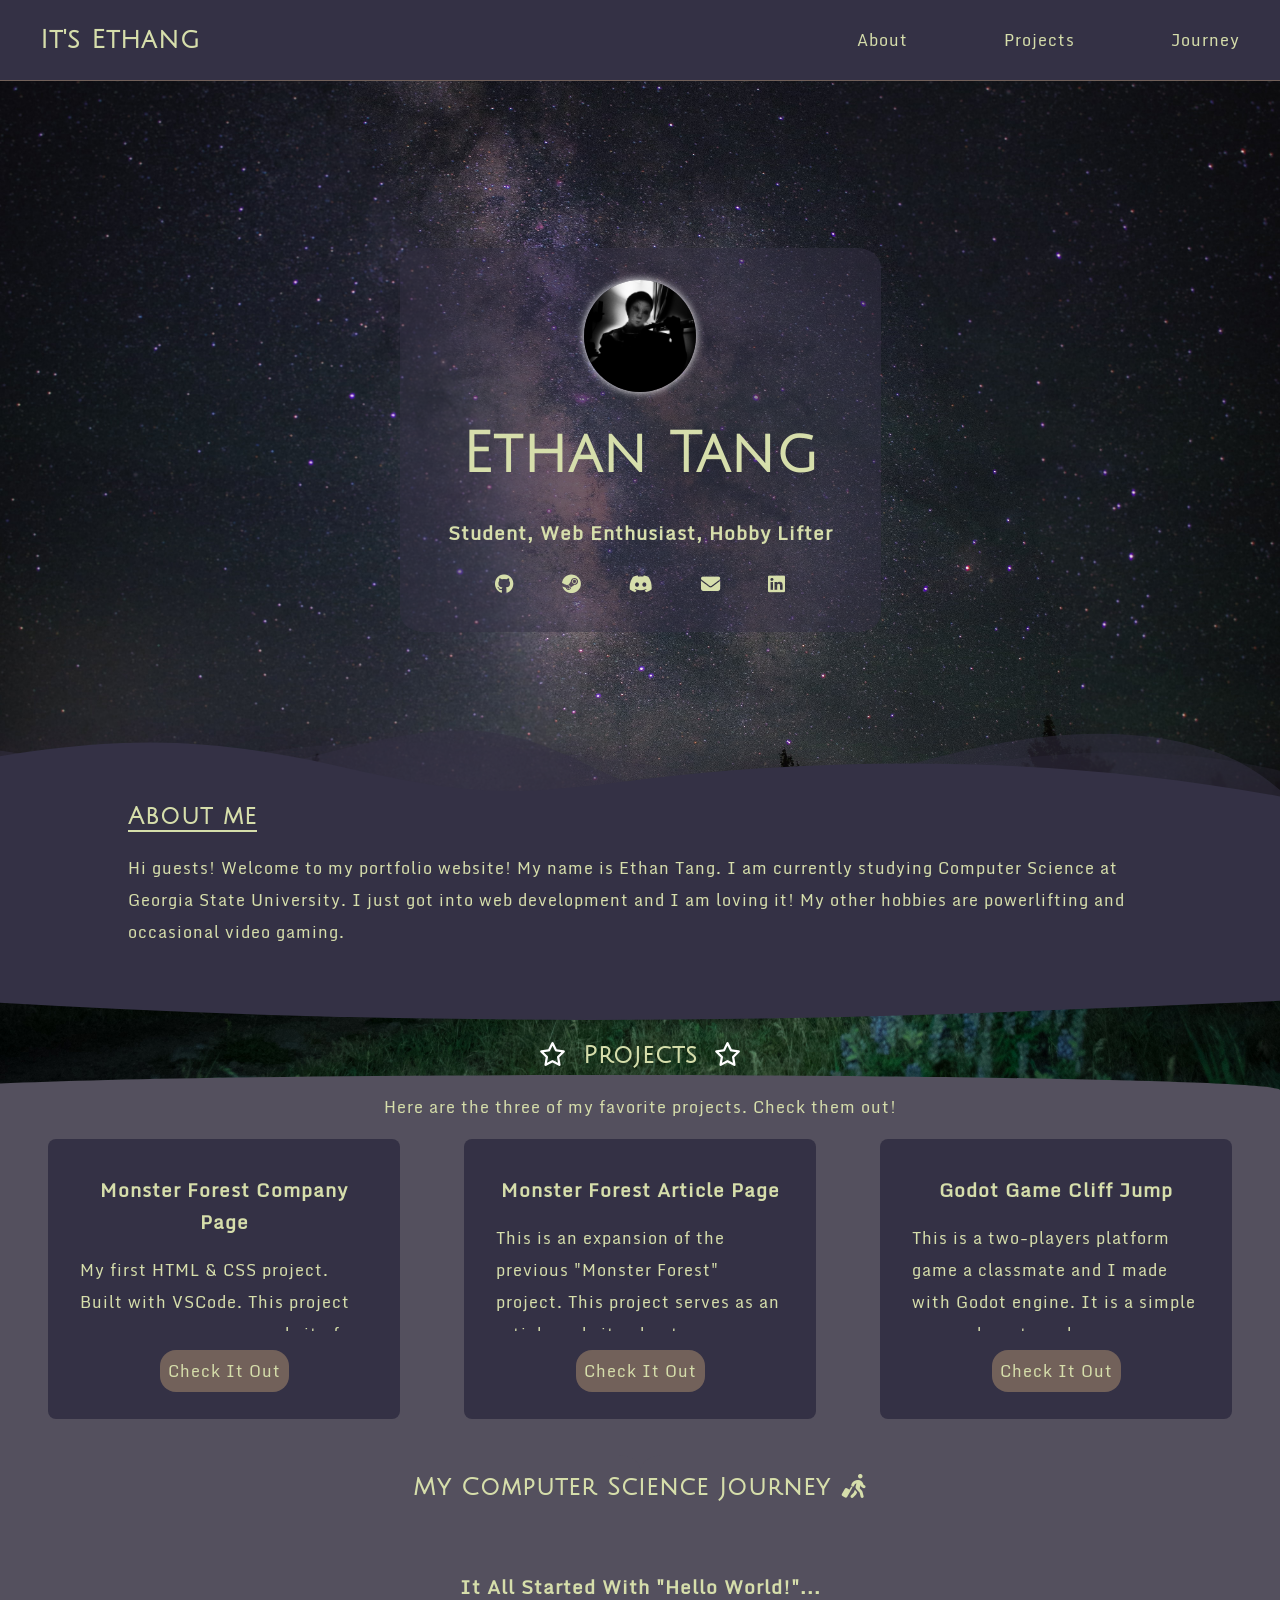
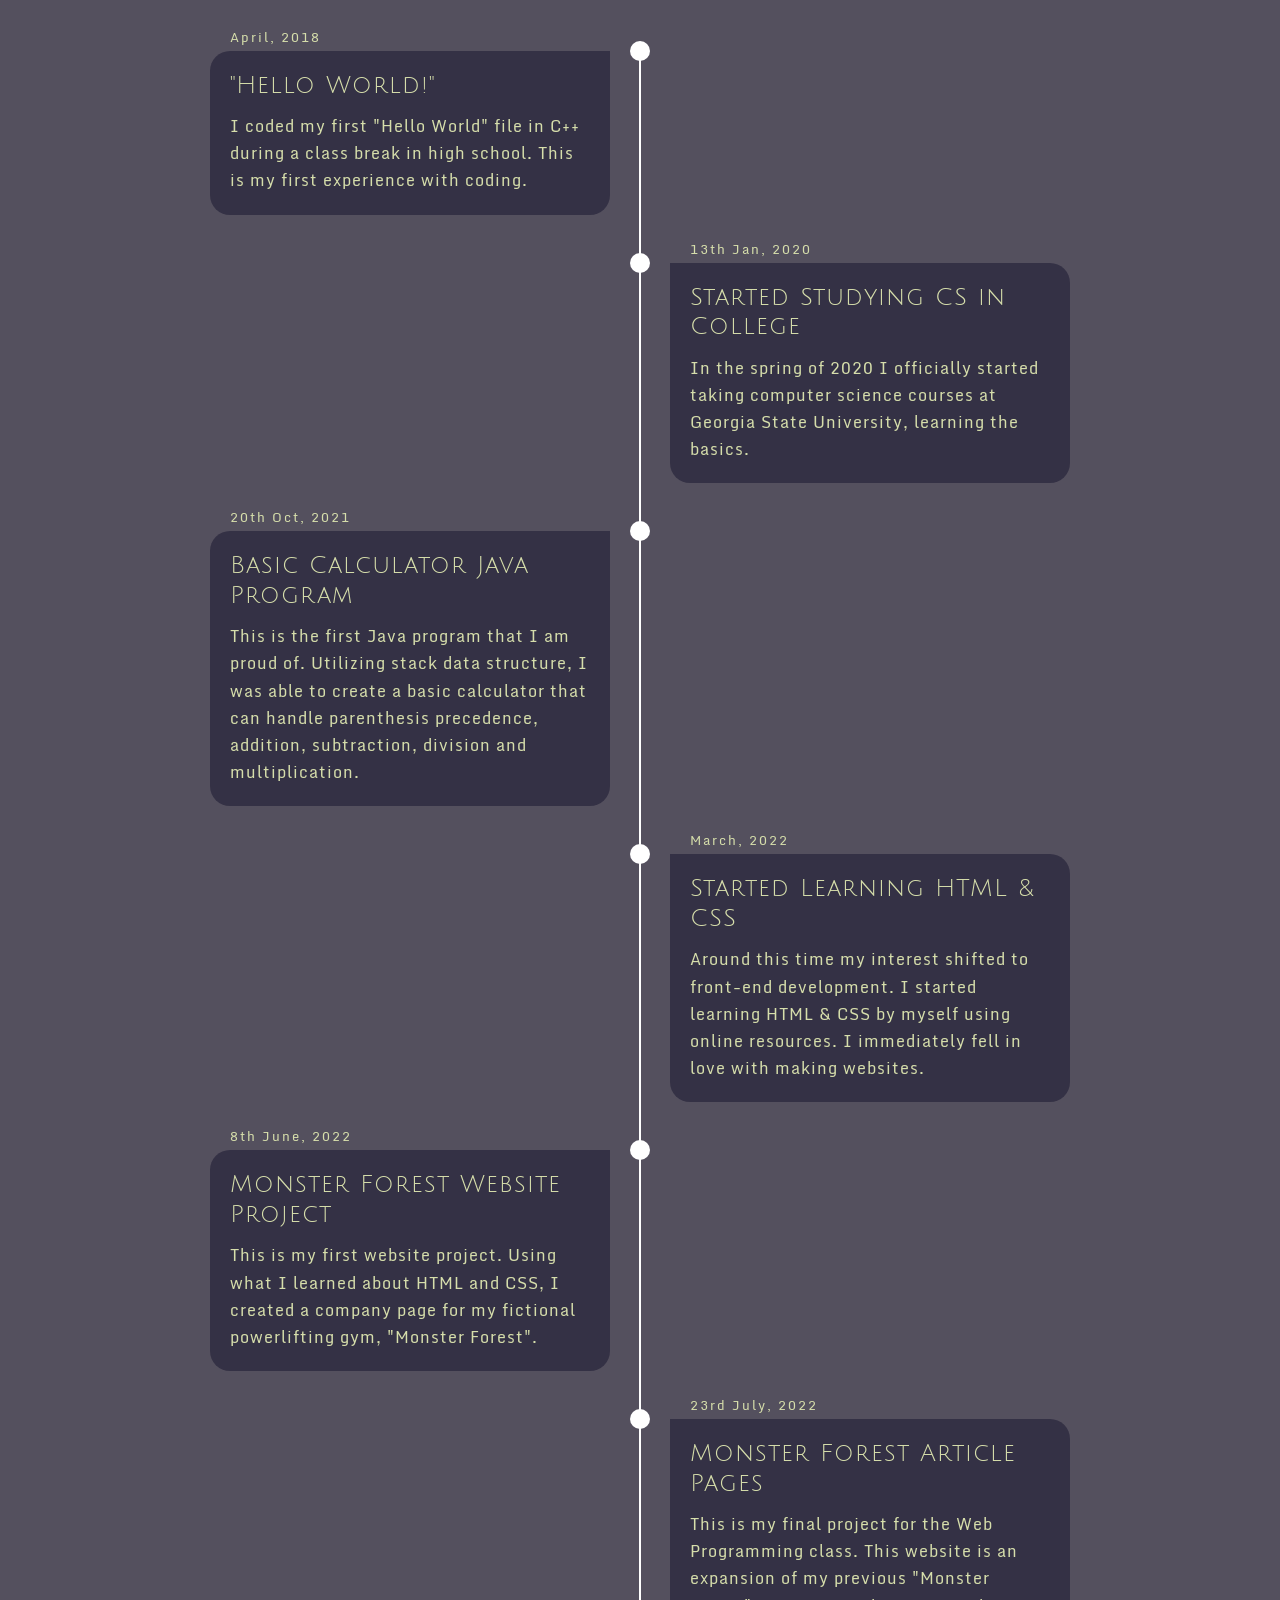
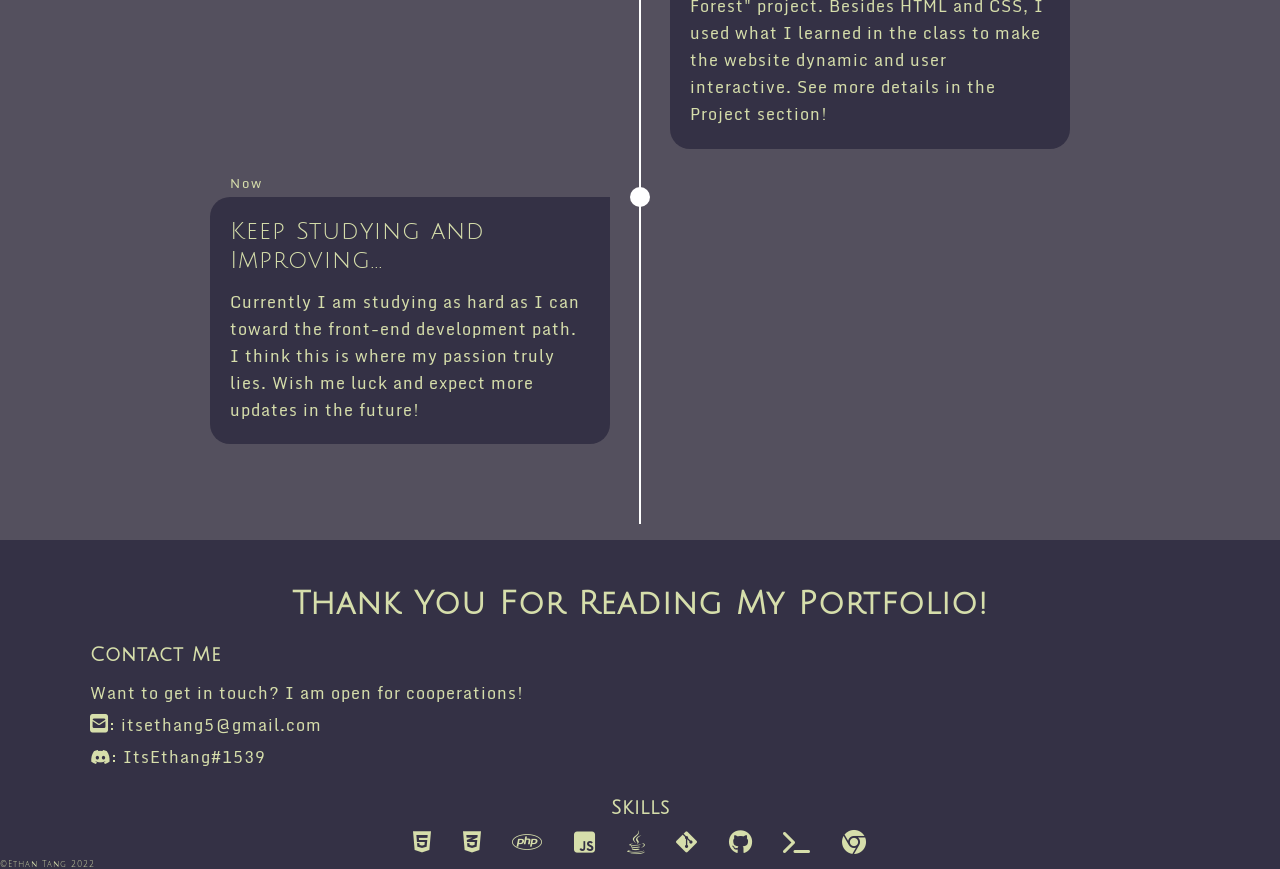
==== commit c935d968: "Add files via upload Updated project section" ====
--- a/Portfolio/html/index.html
+++ b/Portfolio/html/index.html
@@ -4,7 +4,7 @@
     <meta charset="UTF-8" />
     <meta http-equiv="X-UA-Compatible" content="IE=edge" />
     <meta name="viewport" content="width=device-width, initial-scale=1.0" />
-    <title>Document</title>
+    <title>ItsEthang</title>
     <link rel="stylesheet" href="../resources/css/style.css" />
     <link rel="stylesheet" href="../resources/css/fonts.css" />
     <link
@@ -36,11 +36,23 @@
           <h1>Ethan Tang</h1>
           <h3>Student, Web Enthusiast, Hobby Lifter</h3>
           <div class="medias">
-            <a href=""><i class="fa-brands fa-github"></i></a>
-            <a href=""><i class="fa-brands fa-steam"></i></a>
-            <a href=""><i class="fa-brands fa-discord"></i></a>
-            <a href=""><i class="fa-solid fa-envelope"></i></a>
-            <a href=""><i class="fa-brands fa-linkedin"></i></a>
+            <a href="https://github.com/ItsEthang" target="_blank"
+              ><i class="fa-brands fa-github"></i
+            ></a>
+            <a
+              href="https://steamcommunity.com/profiles/76561198843457718/"
+              target="_blank"
+              ><i class="fa-brands fa-steam"></i
+            ></a>
+            <a href=" " title="ItsEthang#1539"
+              ><i class="fa-brands fa-discord"></i
+            ></a>
+            <a href="mailto: itsethang5@gmail.com"
+              ><i class="fa-solid fa-envelope"></i
+            ></a>
+            <a href="www.linkedin.com/in/ethan-tang-32860921b"
+              ><i class="fa-brands fa-linkedin"></i
+            ></a>
           </div>
         </div>
       </section>
@@ -134,7 +146,9 @@
                 responsive with CSS.
               </p>
             </div>
-            <a href="">Check It Out</a>
+            <a href="https://itsethang.github.io/monsterforest/" target="_blank"
+              >Check It Out</a
+            >
           </div>
           <div class="box">
             <div class="text">
@@ -166,16 +180,17 @@
           </div>
           <div class="box">
             <div class="text">
-              <h3>Photograph Websites With Weebly</h3>
+              <h3>Godot Game Cliff Jump</h3>
               <p>
-                This is the first website I ever made! It was a high school
-                photography class website project made with Weebly. The website
-                is a summary of all the photographs I took throughout the
-                course, and a little bit about myself. Check it out if you are
-                interested.
+                This is a two-players platform game a classmate and I made with
+                Godot engine. It is a simple game where two players competing to
+                survive longer than the other by jumping off of mushroom
+                platforms.
               </p>
             </div>
-            <a href="">Check It Out</a>
+            <a href="https://gotm.io/gamedev/cliffjump100" target="_blank"
+              >Check It Out</a
+            >
           </div>
         </div>
       </section>
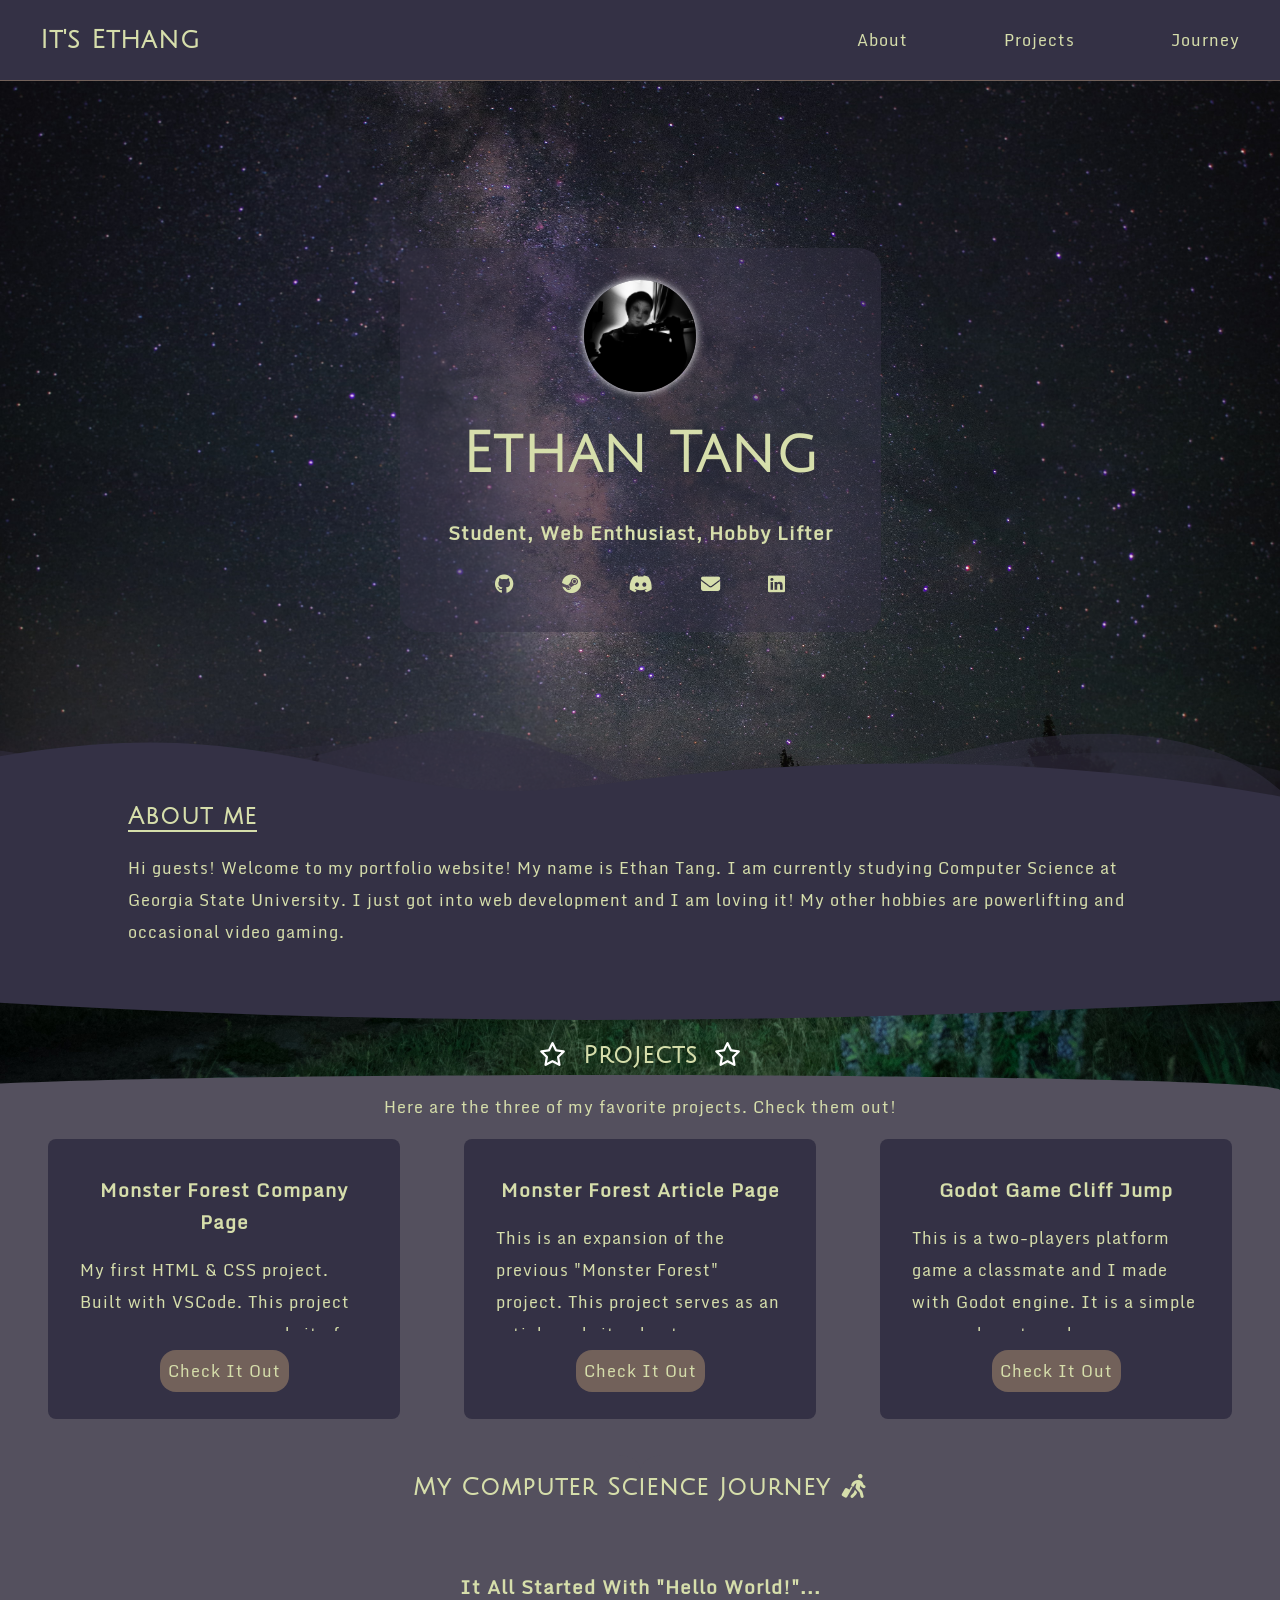
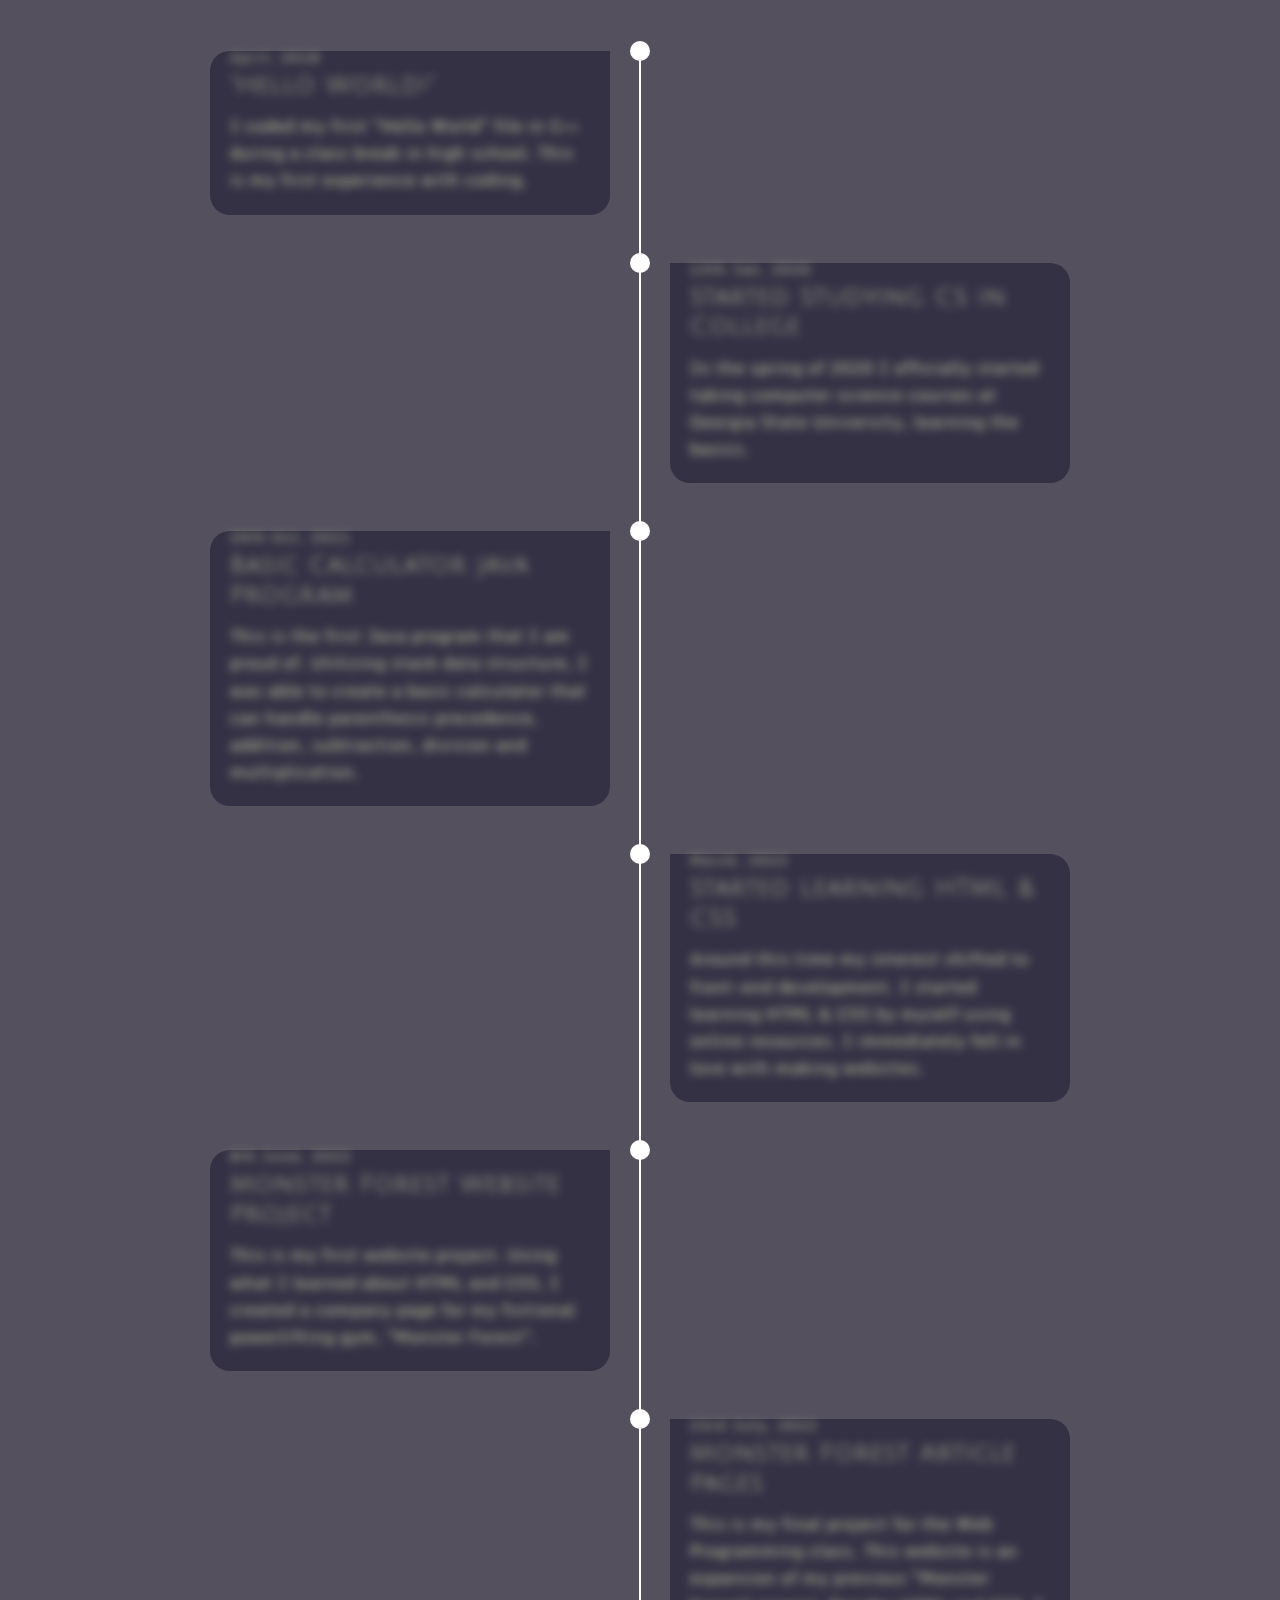
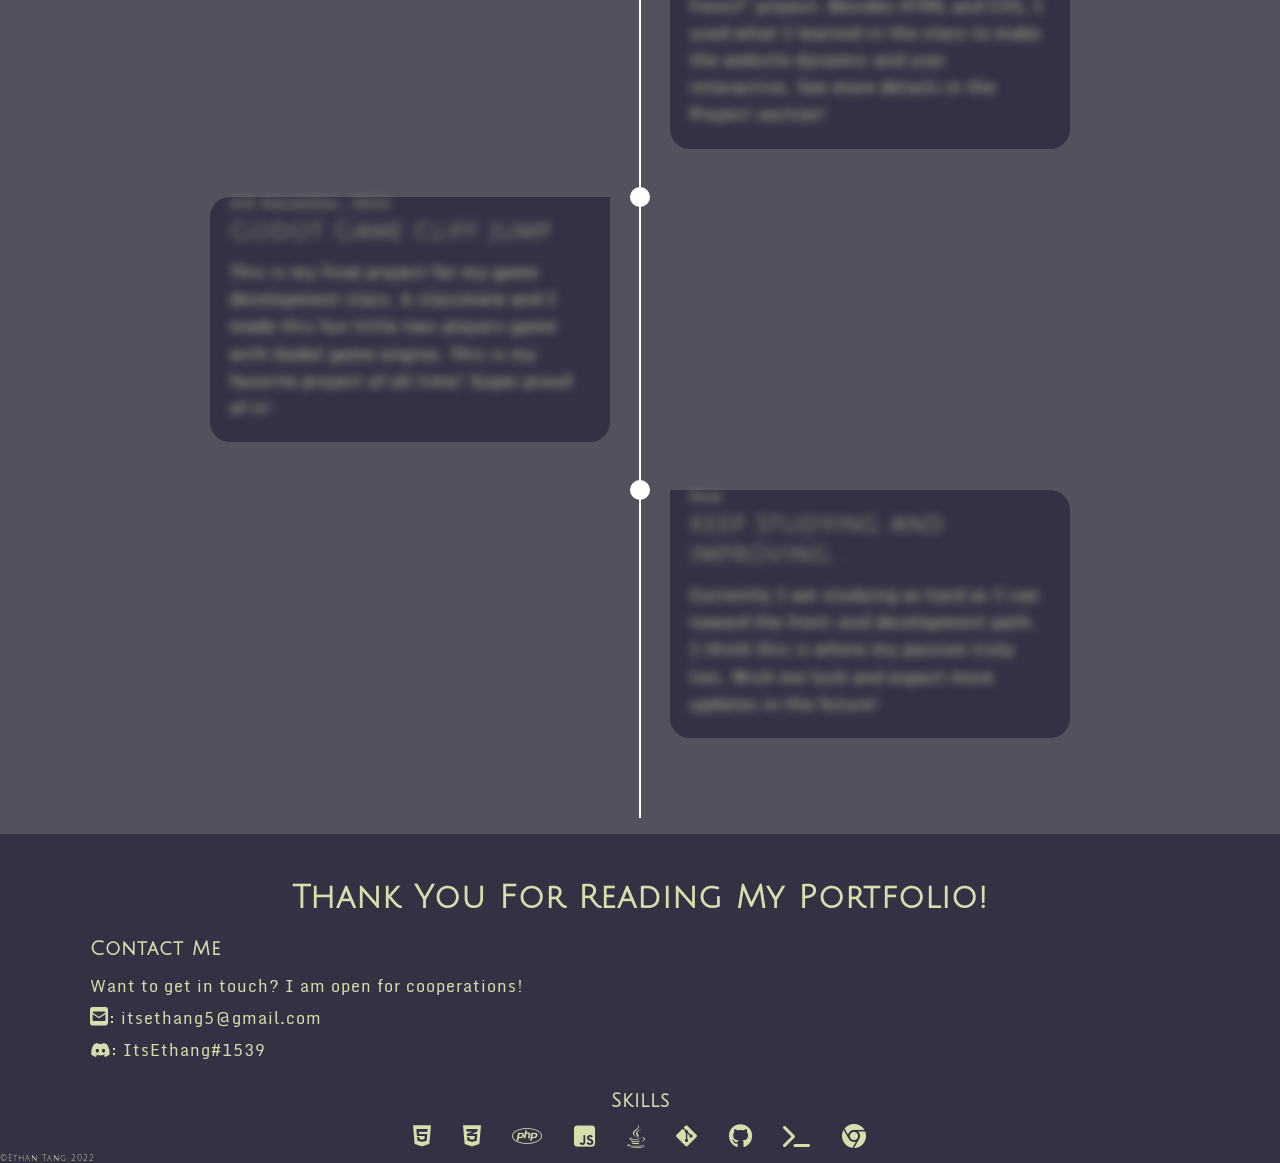
==== commit 1742045d: "Add files via upload" ====
--- a/Portfolio/html/index.html
+++ b/Portfolio/html/index.html
@@ -225,7 +225,7 @@
         <div class="timeline">
           <ul>
             <li>
-              <div class="timeline-content">
+              <div class="timeline-content hidden">
                 <h3 class="date">April, 2018</h3>
                 <h1>"Hello World!"</h1>
                 <p>
@@ -235,7 +235,7 @@
               </div>
             </li>
             <li>
-              <div class="timeline-content">
+              <div class="timeline-content hidden">
                 <h3 class="date">13th Jan, 2020</h3>
                 <h1>Started Studying CS in College</h1>
                 <p>
@@ -246,7 +246,7 @@
               </div>
             </li>
             <li>
-              <div class="timeline-content">
+              <div class="timeline-content hidden">
                 <h3 class="date">20th Oct, 2021</h3>
                 <h1>Basic Calculator Java Program</h1>
                 <p>
@@ -258,7 +258,7 @@
               </div>
             </li>
             <li>
-              <div class="timeline-content">
+              <div class="timeline-content hidden">
                 <h3 class="date">March, 2022</h3>
                 <h1>Started Learning HTML & CSS</h1>
                 <p>
@@ -269,7 +269,7 @@
               </div>
             </li>
             <li>
-              <div class="timeline-content">
+              <div class="timeline-content hidden">
                 <h3 class="date">8th June, 2022</h3>
                 <h1>Monster Forest Website Project</h1>
                 <p>
@@ -280,7 +280,7 @@
               </div>
             </li>
             <li>
-              <div class="timeline-content">
+              <div class="timeline-content hidden">
                 <h3 class="date">23rd July, 2022</h3>
                 <h1>Monster Forest Article Pages</h1>
                 <p>
@@ -293,7 +293,19 @@
               </div>
             </li>
             <li>
-              <div class="timeline-content">
+              <div class="timeline-content hidden">
+                <h3 class="date">6th December, 2022</h3>
+                <h1>Godot Game Cliff Jump</h1>
+                <p>
+                  This is my final project for my game development class. A
+                  classmate and I made this fun little two-players game with
+                  Godot game engine. This is my favorite project of all time!
+                  Super proud of it!
+                </p>
+              </div>
+            </li>
+            <li>
+              <div class="timeline-content hidden">
                 <h3 class="date">Now</h3>
                 <h1>Keep Studying and Improving...</h1>
                 <p>
--- a/Portfolio/resources/css/style.css
+++ b/Portfolio/resources/css/style.css
@@ -398,6 +398,17 @@
   margin-bottom: 1rem;
   letter-spacing: 2px;
 }
+.hidden {
+  opacity: 0;
+  filter: blur(5px);
+  transform: translateX(-100%);
+  transition: all 1s;
+}
+.show {
+  opacity: 1;
+  filter: blur(0);
+  transform: translateX(0);
+}
 @media only screen and (min-width: 768px) {
   .timeline:before {
     content: "";
